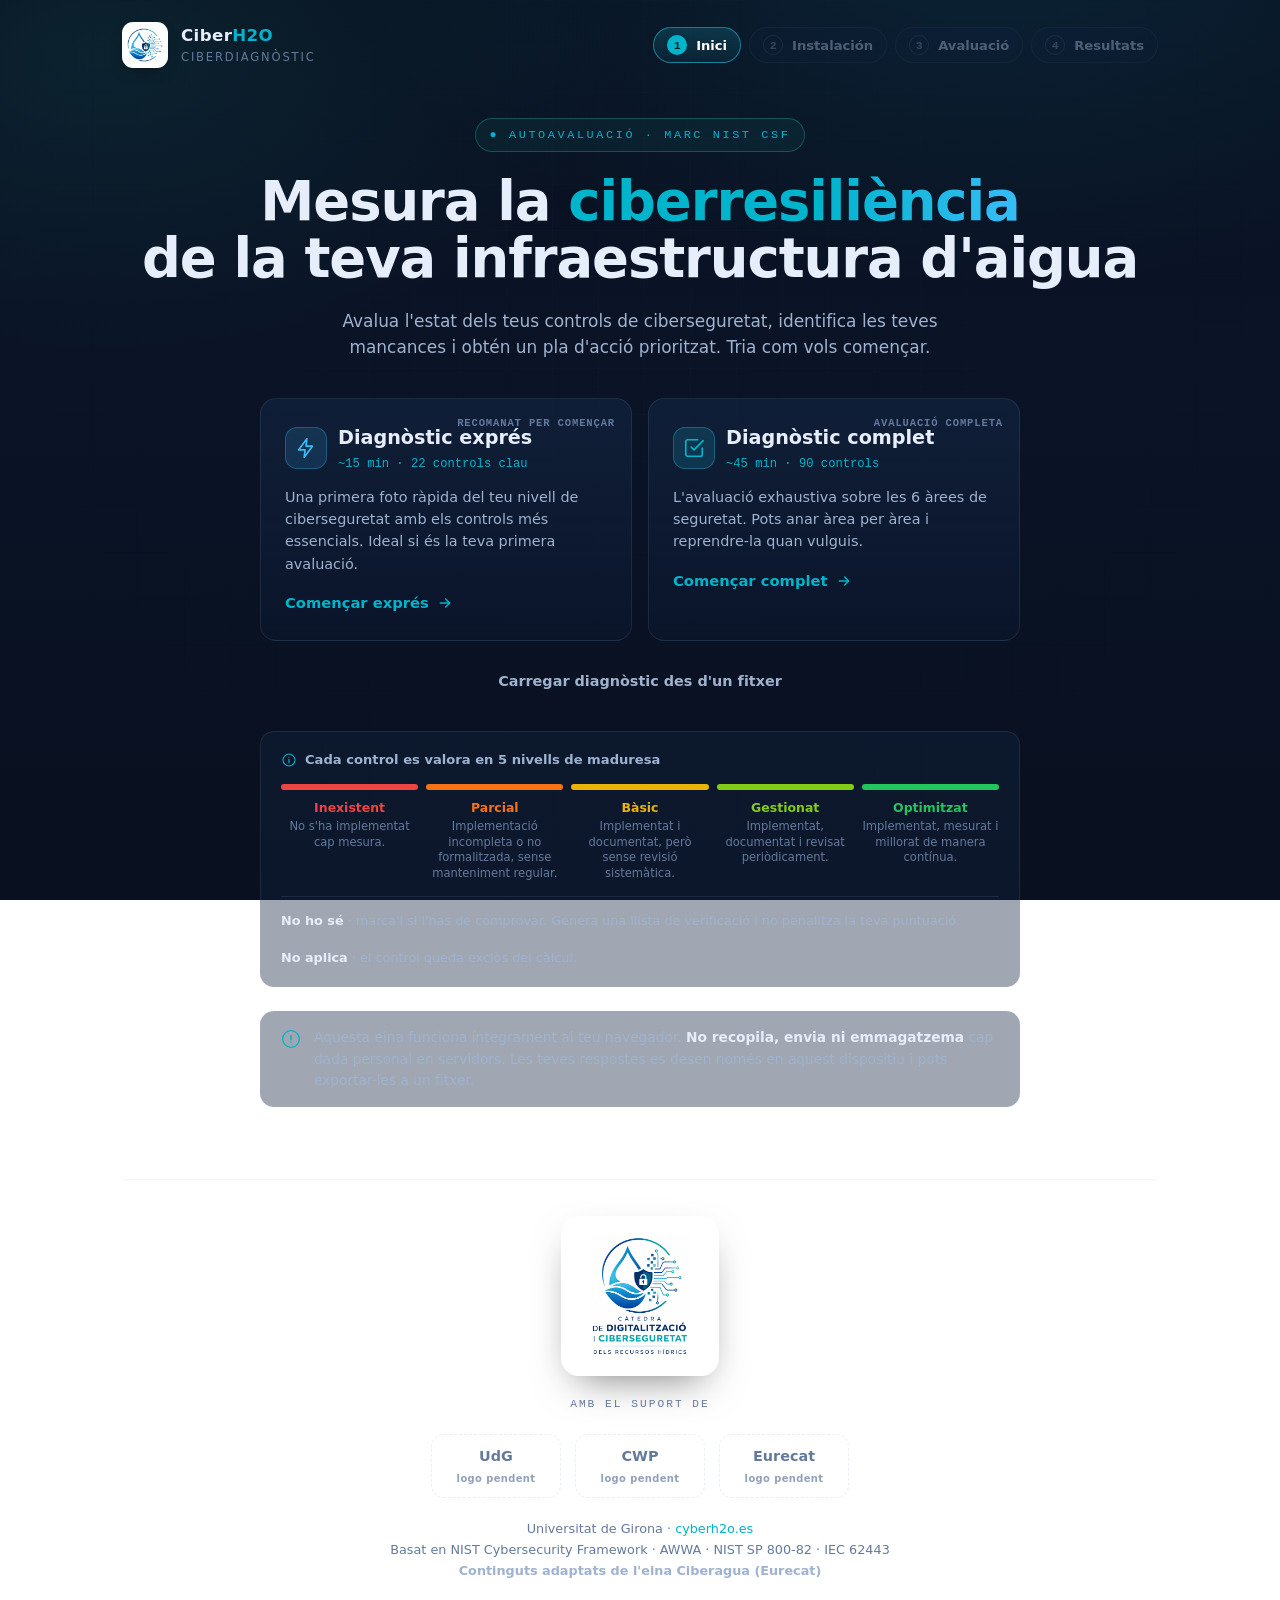
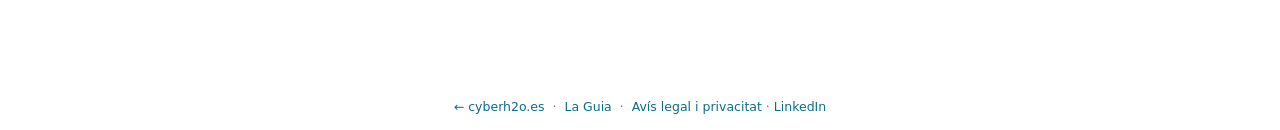
==== ciberdiagnostic.html @ d1c6957b "Add files via upload" ====
<!DOCTYPE html>
<html lang="ca">
<head>
<meta charset="UTF-8">
<meta name="viewport" content="width=device-width, initial-scale=1.0">
<title>Ciberdiagnòstic · Infraestructures d'Aigua</title>
<meta name="description" content="Eina d'autoavaluació de ciberseguretat per a operadors d'infraestructures d'aigua. Càtedra de Digitalització i Ciberseguretat Hídrica (UdG).">
<link rel="canonical" href="https://cyberh2o.es/ciberdiagnostic.html">
<link rel="icon" type="image/png" href="favicon.png">
<link rel="preconnect" href="https://fonts.googleapis.com">
<link rel="preconnect" href="https://fonts.gstatic.com" crossorigin>
<link href="https://fonts.googleapis.com/css2?family=Montserrat:wght@400;600;700;800&family=IBM+Plex+Mono:wght@400;500&display=swap" rel="stylesheet">
<style>
  :root{
    --ink:#091222; --ink2:#0c1830; --panel:#11233f; --panel2:#16294a;
    --line:rgba(150,180,220,.12); --line2:rgba(150,180,220,.22);
    --txt:#e7eefb; --mut:#9fb2cf; --dim:#647a9c;
    --cyan:#00B4CB; --teal:#00B4CB; --sky:#38bdf8;
    --m0:#ef4444; --m1:#f97316; --m2:#eab308; --m3:#84cc16; --m4:#22c55e;
    --critA:#fb7185; --critM:#fbbf24; --info:#38bdf8;
    --r:16px;
    --mono:ui-monospace,"SF Mono","Cascadia Mono","Roboto Mono",Menlo,Consolas,monospace;
    --sans:"Segoe UI",system-ui,-apple-system,"Helvetica Neue",Arial,sans-serif;
  }
  *{box-sizing:border-box}
  html,body{margin:0;padding:0}
  body{
    font-family:var(--sans); color:var(--txt); line-height:1.55;
    background:
      radial-gradient(1100px 600px at 78% -8%, rgba(34,211,238,.10), transparent 60%),
      radial-gradient(900px 520px at 8% 6%, rgba(45,212,191,.09), transparent 58%),
      linear-gradient(180deg,#081020,#0a1426 40%,#091020);
    background-attachment:fixed; min-height:100vh; -webkit-font-smoothing:antialiased;
  }
  body::before{
    content:""; position:fixed; inset:0; z-index:0; pointer-events:none; opacity:.5;
    background-image:
      linear-gradient(rgba(120,160,210,.045) 1px,transparent 1px),
      linear-gradient(90deg,rgba(120,160,210,.045) 1px,transparent 1px);
    background-size:46px 46px; mask-image:radial-gradient(circle at 50% 30%,#000,transparent 78%);
  }
  .wrap{position:relative; z-index:1; max-width:1080px; margin:0 auto; padding:0 22px 96px}
  a{color:var(--cyan); text-decoration:none}
  button{font-family:inherit}
  :focus-visible{outline:2px solid var(--cyan); outline-offset:2px; border-radius:6px}

  /* ---- top bar ---- */
  .topbar{display:flex; align-items:center; justify-content:space-between; padding:22px 0 8px; gap:14px; flex-wrap:wrap}
  .brand{display:flex; align-items:center; gap:13px}
  .brand .logochip{width:46px; height:46px; border-radius:11px; background:#fff; display:grid; place-items:center; padding:5px; flex:0 0 auto; box-shadow:0 6px 16px -8px rgba(0,0,0,.6)}
  .brand .logochip img{max-width:100%; max-height:100%; display:block}
  .brand .bt{font-weight:800; letter-spacing:.4px; font-size:1.04rem}
  .brand .bt span{color:var(--cyan)}
  .brand .bs{font-size:.72rem; letter-spacing:.16em; text-transform:uppercase; color:var(--dim)}

  .stepper{display:flex; gap:8px; align-items:center; flex-wrap:wrap}
  .step{display:flex; align-items:center; gap:9px; padding:7px 13px; border-radius:999px;
    border:1px solid var(--line); color:var(--mut); font-size:.82rem; font-weight:600;
    background:rgba(18,35,63,.5); cursor:pointer; transition:.18s}
  .step:hover:not(:disabled){border-color:var(--line2); color:var(--txt)}
  .step:disabled{opacity:.45; cursor:not-allowed}
  .step .n{font-family:var(--mono); font-size:.72rem; width:20px; height:20px; display:grid;
    place-items:center; border-radius:50%; border:1px solid var(--line2); color:var(--dim)}
  .step.on{border-color:rgba(34,211,238,.5); color:#fff; background:linear-gradient(180deg,rgba(34,211,238,.16),rgba(34,211,238,.05))}
  .step.on .n{background:linear-gradient(135deg,var(--cyan),var(--teal)); color:#06202a; border-color:transparent; font-weight:800}
  .step.done .n{border-color:var(--teal); color:var(--teal)}

  .view{display:none; animation:fade .45s ease both}
  .view.show{display:block}
  @keyframes fade{from{opacity:0; transform:translateY(10px)}to{opacity:1; transform:none}}

  /* ---- hero / intro ---- */
  .hero{padding:42px 0 8px; text-align:center}
  .eyebrow{font-family:var(--mono); font-size:.74rem; letter-spacing:.22em; text-transform:uppercase;
    color:var(--teal); display:inline-flex; align-items:center; gap:9px; padding:7px 14px; border-radius:999px;
    border:1px solid rgba(45,212,191,.28); background:rgba(45,212,191,.06)}
  .hero h1{font-size:clamp(2.1rem,5.4vw,3.4rem); line-height:1.04; margin:22px 0 0; letter-spacing:-.02em; font-weight:800}
  .hero h1 .g{background:linear-gradient(100deg,var(--cyan),var(--teal) 55%,var(--sky)); -webkit-background-clip:text; background-clip:text; color:transparent}
  .hero p.lead{max-width:640px; margin:20px auto 0; color:var(--mut); font-size:1.06rem}

  .modes{display:grid; grid-template-columns:1fr 1fr; gap:16px; max-width:760px; margin:38px auto 0; text-align:left}
  .mode{background:linear-gradient(180deg,rgba(18,35,63,.72),rgba(12,24,48,.55)); border:1px solid var(--line);
    border-radius:var(--r); padding:24px; cursor:pointer; transition:.2s; position:relative; overflow:hidden}
  .mode:hover{transform:translateY(-3px); border-color:rgba(34,211,238,.4); box-shadow:0 22px 50px -20px rgba(34,211,238,.4)}
  .mode .mtop{display:flex; align-items:center; gap:11px; margin-bottom:12px}
  .mode .micon{width:42px; height:42px; border-radius:12px; display:grid; place-items:center; flex:0 0 auto}
  .mode h3{margin:0; font-size:1.2rem; font-weight:800}
  .mode .mtime{font-family:var(--mono); font-size:.76rem; color:var(--teal); margin-top:2px}
  .mode p{color:var(--mut); font-size:.9rem; margin:0 0 16px}
  .mode .mgo{display:inline-flex; align-items:center; gap:8px; font-weight:700; font-size:.92rem; color:var(--cyan)}
  .mode.express .micon{background:rgba(56,189,248,.14); color:var(--sky); border:1px solid rgba(56,189,248,.3)}
  .mode.full .micon{background:rgba(34,211,238,.14); color:var(--cyan); border:1px solid rgba(34,211,238,.3)}
  .mode .mbadge{position:absolute; top:16px; right:16px; font-size:.66rem; font-weight:700; letter-spacing:.08em;
    text-transform:uppercase; color:var(--dim); font-family:var(--mono)}

  .introsub{margin:24px auto 0; display:flex; gap:14px; justify-content:center; align-items:center; flex-wrap:wrap}
  .linkbtn{background:none; border:none; color:var(--mut); font-size:.9rem; cursor:pointer; font-weight:600; padding:8px 4px}
  .linkbtn:hover{color:var(--cyan)}
  .dotsep{color:var(--dim)}

  .resume{max-width:760px; margin:22px auto 0; background:linear-gradient(180deg,rgba(34,211,238,.1),rgba(34,211,238,.03));
    border:1px solid rgba(34,211,238,.3); border-radius:14px; padding:16px 20px; display:flex; align-items:center;
    gap:14px; text-align:left; flex-wrap:wrap}
  .resume .ri{flex:0 0 auto; color:var(--cyan)}
  .resume .rtxt{flex:1; min-width:180px}
  .resume .rtxt b{color:#fff}
  .resume .rtxt span{color:var(--mut); font-size:.88rem; display:block}
  .resume .ract{display:flex; gap:8px}

  .legendbox{max-width:760px; margin:34px auto 0; background:rgba(18,35,63,.4); border:1px solid var(--line);
    border-radius:14px; padding:18px 20px; text-align:left}
  .legendbox .lh{font-size:.82rem; color:var(--mut); font-weight:700; margin-bottom:14px; display:flex; align-items:center; gap:8px}
  .lvscale{display:grid; grid-template-columns:repeat(5,1fr); gap:8px}
  .lvitem{text-align:center}
  .lvitem .bar{height:6px; border-radius:99px; margin-bottom:8px}
  .lvitem .ln{font-size:.78rem; font-weight:700; margin-bottom:2px}
  .lvitem .ld{font-size:.72rem; color:var(--dim); line-height:1.35}
  .lvextra{display:flex; gap:18px; margin-top:14px; padding-top:14px; border-top:1px solid var(--line); flex-wrap:wrap}
  .lvextra div{font-size:.8rem; color:var(--mut)}
  .lvextra b{color:var(--txt)}

  .note{max-width:760px; margin:24px auto 0; padding:15px 20px; border-radius:14px;
    border:1px solid var(--line); background:rgba(18,35,63,.4); color:var(--mut); font-size:.86rem;
    display:flex; gap:13px; align-items:flex-start; text-align:left}
  .note svg{flex:0 0 auto; margin-top:2px}

  /* ---- buttons ---- */
  .btn{display:inline-flex; align-items:center; gap:10px; padding:13px 24px; border-radius:12px; font-weight:700;
    font-size:.96rem; cursor:pointer; border:1px solid transparent; transition:.18s; background:none; color:var(--txt)}
  .btn.primary{background:linear-gradient(135deg,var(--cyan),var(--teal)); color:#052029;
    box-shadow:0 12px 34px -10px rgba(34,211,238,.6)}
  .btn.primary:hover{transform:translateY(-2px); box-shadow:0 18px 40px -10px rgba(34,211,238,.7)}
  .btn.ghost{border-color:var(--line2); color:var(--txt); background:rgba(18,35,63,.5)}
  .btn.ghost:hover{border-color:var(--cyan); color:#fff}
  .btn.sm{padding:9px 16px; font-size:.86rem}
  .btn:disabled{opacity:.4; cursor:not-allowed; transform:none!important; box-shadow:none}

  /* ---- section heading ---- */
  .shead{margin:32px 0 22px}
  .shead h2{font-size:1.7rem; margin:0; letter-spacing:-.01em; font-weight:800}
  .shead .sub{color:var(--mut); font-size:.95rem; margin-top:6px}
  .shead .kicker{font-family:var(--mono); font-size:.72rem; letter-spacing:.2em; text-transform:uppercase; color:var(--teal)}

  /* ---- cards / form ---- */
  .card{background:linear-gradient(180deg,rgba(18,35,63,.72),rgba(12,24,48,.55)); border:1px solid var(--line);
    border-radius:var(--r); padding:26px}
  .splitcols{display:grid; grid-template-columns:1.4fr 1fr; gap:18px; align-items:start}
  .grid2{display:grid; grid-template-columns:1fr 1fr; gap:18px}
  .field{display:flex; flex-direction:column; gap:7px; margin-bottom:4px}
  .field.full{grid-column:1/-1}
  .field label{font-size:.82rem; color:var(--mut); font-weight:600}
  .field input,.field select,.field textarea{
    background:rgba(8,16,32,.6); border:1px solid var(--line2); border-radius:11px; padding:12px 14px;
    color:var(--txt); font-size:.95rem; font-family:inherit; transition:.16s; width:100%}
  .field input:focus,.field select:focus,.field textarea:focus{outline:none; border-color:var(--cyan); box-shadow:0 0 0 3px rgba(34,211,238,.14)}
  .field textarea{resize:vertical; min-height:80px}

  .checklist h4{margin:0 0 4px; font-size:1rem}
  .checklist .cs{font-size:.84rem; color:var(--mut); margin-bottom:16px}
  .chkitem{display:flex; align-items:center; gap:11px; padding:9px 0; font-size:.9rem; color:var(--mut); cursor:pointer; border-bottom:1px solid var(--line)}
  .chkitem:last-child{border-bottom:none}
  .chkitem .box{width:19px; height:19px; border-radius:6px; border:1.5px solid var(--line2); flex:0 0 auto; display:grid; place-items:center; transition:.16s}
  .chkitem.on{color:var(--txt)}
  .chkitem.on .box{background:var(--teal); border-color:var(--teal)}
  .chkitem.on .box svg{opacity:1}
  .chkitem .box svg{opacity:0; transition:.16s}

  /* ---- avaluació ---- */
  .evalhead{position:sticky; top:0; z-index:30; margin:0 -22px 24px; padding:14px 22px 16px;
    background:linear-gradient(180deg,rgba(9,18,34,.97),rgba(9,18,34,.86)); backdrop-filter:blur(12px); border-bottom:1px solid var(--line)}
  .progtop{display:flex; align-items:center; justify-content:space-between; gap:14px; margin-bottom:10px; flex-wrap:wrap}
  .progtop .lt{display:flex; align-items:center; gap:10px; font-weight:700; font-size:.95rem}
  .progtop .ct{font-family:var(--mono); color:var(--cyan); font-size:.88rem}
  .progtop .ct b{color:#fff}
  .track{height:7px; border-radius:99px; background:rgba(8,16,32,.7); overflow:hidden; border:1px solid var(--line)}
  .track .fill{height:100%; width:0; border-radius:99px; background:linear-gradient(90deg,var(--cyan),var(--teal)); transition:width .4s ease}

  .areastrip{display:flex; gap:6px; margin-top:13px; flex-wrap:wrap}
  .astep{display:inline-flex; align-items:center; gap:7px; padding:6px 11px; border-radius:999px; cursor:pointer;
    border:1px solid var(--line); background:rgba(18,35,63,.5); font-size:.77rem; color:var(--mut); font-weight:600; transition:.16s}
  .astep:hover{border-color:var(--line2); color:var(--txt)}
  .astep.active{border-color:rgba(34,211,238,.5); color:#fff; background:rgba(34,211,238,.1)}
  .astep i{width:8px; height:8px; border-radius:50%; flex:0 0 auto}
  .astep .ac{font-family:var(--mono); font-size:.7rem; color:var(--dim)}
  .astep.complete{border-color:rgba(45,212,191,.4)}
  .astep.complete .ac{color:var(--teal)}
  .astep.active .ac{color:var(--cyan)}

  .minilegend{display:flex; align-items:center; gap:6px; margin-top:13px; flex-wrap:wrap; font-size:.72rem; color:var(--dim)}
  .minilegend .mlt{display:inline-flex; align-items:center; gap:5px; padding:3px 9px; border-radius:99px; background:rgba(8,16,32,.5); border:1px solid var(--line)}
  .minilegend .mlt i{width:7px; height:7px; border-radius:50%}

  .areahead{display:flex; align-items:center; gap:14px; margin:8px 0 18px}
  .areahead .ai{width:50px; height:50px; border-radius:14px; display:grid; place-items:center; flex:0 0 auto}
  .areahead h3{margin:0; font-size:1.45rem; font-weight:800; letter-spacing:-.01em}
  .areahead .am{font-size:.84rem; color:var(--mut); margin-top:3px}

  .subhead{font-family:var(--mono); font-size:.72rem; letter-spacing:.14em; text-transform:uppercase; color:var(--dim);
    margin:24px 0 12px; display:flex; align-items:center; gap:10px}
  .subhead::after{content:""; flex:1; height:1px; background:var(--line)}

  .ctrl{background:linear-gradient(180deg,rgba(18,35,63,.55),rgba(12,24,48,.4)); border:1px solid var(--line);
    border-radius:14px; padding:18px 20px; margin-bottom:12px; transition:.18s}
  .ctrl.answered{border-color:rgba(45,212,191,.28)}
  .ctrl.unknown{border-color:rgba(56,189,248,.3)}
  .ctrl:hover{border-color:var(--line2)}
  .ctrl .ch{display:flex; align-items:flex-start; gap:13px; margin-bottom:14px}
  .ctrl .cid{font-family:var(--mono); font-size:.74rem; font-weight:700; padding:4px 9px; border-radius:7px;
    background:rgba(8,16,32,.7); border:1px solid var(--line2); color:var(--cyan); flex:0 0 auto}
  .ctrl .cmeta{flex:1; min-width:0}
  .ctrl .ctitle{font-weight:700; font-size:1.02rem; margin-bottom:4px}
  .ctrl .cdesc{font-size:.88rem; color:var(--mut)}
  .ctrl .crit{flex:0 0 auto; display:inline-flex; align-items:center; gap:6px; font-size:.72rem; font-weight:700; padding:4px 10px; border-radius:999px; white-space:nowrap}
  .crit.A{color:var(--critA); background:rgba(251,113,133,.1); border:1px solid rgba(251,113,133,.25)}
  .crit.M{color:var(--critM); background:rgba(251,191,36,.1); border:1px solid rgba(251,191,36,.25)}
  .nisttags{display:flex; gap:5px; flex-wrap:wrap; margin-top:9px}
  .ntag{font-family:var(--mono); font-size:.66rem; color:var(--dim); padding:2px 7px; border-radius:5px; background:rgba(8,16,32,.5); border:1px solid var(--line)}

  .scale{display:flex; gap:6px; margin-top:4px}
  .seg{flex:1; cursor:pointer; border:1px solid var(--line2); background:rgba(8,16,32,.5); border-radius:9px;
    padding:9px 5px 8px; text-align:center; transition:.16s; min-width:0}
  .seg:hover{transform:translateY(-1px); background:rgba(8,16,32,.8)}
  .seg .dot{width:10px; height:10px; border-radius:50%; margin:0 auto 6px; background:var(--dim); transition:.16s; opacity:.55}
  .seg .sl{font-size:.73rem; font-weight:700; color:var(--mut); line-height:1.15}
  .seg .sn{font-family:var(--mono); font-size:.62rem; color:var(--dim); margin-top:2px}
  .seg.sel .sl{color:#fff}
  .seg[data-lv="0"].sel{border-color:var(--m0); box-shadow:0 0 0 1px var(--m0),0 8px 22px -8px var(--m0)}
  .seg[data-lv="1"].sel{border-color:var(--m1); box-shadow:0 0 0 1px var(--m1),0 8px 22px -8px var(--m1)}
  .seg[data-lv="2"].sel{border-color:var(--m2); box-shadow:0 0 0 1px var(--m2),0 8px 22px -8px var(--m2)}
  .seg[data-lv="3"].sel{border-color:var(--m3); box-shadow:0 0 0 1px var(--m3),0 8px 22px -8px var(--m3)}
  .seg[data-lv="4"].sel{border-color:var(--m4); box-shadow:0 0 0 1px var(--m4),0 8px 22px -8px var(--m4)}
  .seg[data-lv="0"].sel .dot{background:var(--m0); opacity:1}
  .seg[data-lv="1"].sel .dot{background:var(--m1); opacity:1}
  .seg[data-lv="2"].sel .dot{background:var(--m2); opacity:1}
  .seg[data-lv="3"].sel .dot{background:var(--m3); opacity:1}
  .seg[data-lv="4"].sel .dot{background:var(--m4); opacity:1}

  .scalefoot{display:flex; align-items:center; gap:12px; margin-top:12px; flex-wrap:wrap}
  .lvdesc{font-size:.8rem; color:var(--mut); flex:1; min-width:160px; transition:.16s}
  .lvdesc b{color:var(--txt)}
  .altbtns{display:flex; gap:8px; flex:0 0 auto}
  .altbtn{font-size:.74rem; font-weight:700; color:var(--dim); padding:6px 12px; border-radius:8px;
    border:1px solid var(--line2); background:rgba(8,16,32,.5); cursor:pointer; transition:.16s; white-space:nowrap}
  .altbtn:hover{color:var(--mut)}
  .altbtn.unk.sel{color:#06202a; background:var(--info); border-color:var(--info)}
  .altbtn.na.sel{color:#0a1424; background:var(--mut); border-color:var(--mut)}

  .noterow{margin-top:11px}
  .notetoggle{font-size:.78rem; color:var(--dim); background:none; border:none; cursor:pointer; padding:4px 0; display:inline-flex; align-items:center; gap:6px; font-weight:600}
  .notetoggle:hover{color:var(--cyan)}
  .noteinput{display:none; margin-top:8px}
  .noteinput.show{display:block}
  .noteinput textarea{width:100%; background:rgba(8,16,32,.6); border:1px solid var(--line2); border-radius:10px;
    padding:10px 12px; color:var(--txt); font-size:.86rem; font-family:inherit; resize:vertical; min-height:54px}
  .noteinput textarea:focus{outline:none; border-color:var(--cyan)}
  .notetoggle.has{color:var(--teal)}

  .navrow{display:flex; justify-content:space-between; gap:12px; margin-top:30px; flex-wrap:wrap}

  /* ---- resultados ---- */
  .resgrid{display:grid; grid-template-columns:340px 1fr; gap:20px; margin-bottom:20px}
  .gaugecard{background:linear-gradient(180deg,rgba(18,35,63,.72),rgba(12,24,48,.55)); border:1px solid var(--line);
    border-radius:var(--r); padding:26px; text-align:center; display:flex; flex-direction:column; align-items:center; justify-content:center}
  .gaugecard .risk{margin-top:6px; font-size:1.3rem; font-weight:800}
  .gaugecard .rlab{font-size:.78rem; color:var(--mut); letter-spacing:.04em; text-transform:uppercase; font-family:var(--mono)}
  .gaugecard .evalcount{margin-top:18px; font-size:.82rem; color:var(--dim); padding-top:16px; border-top:1px solid var(--line); width:100%}
  .gaugecard .evalcount b{color:var(--teal); font-family:var(--mono)}
  .radarcard{background:linear-gradient(180deg,rgba(18,35,63,.72),rgba(12,24,48,.55)); border:1px solid var(--line);
    border-radius:var(--r); padding:24px; display:flex; flex-direction:column}
  .radarcard h3{margin:0 0 4px; font-size:1.05rem}
  .radarcard .rs{font-size:.8rem; color:var(--dim); margin-bottom:8px}
  .radarwrap{flex:1; display:grid; place-items:center; min-height:300px}

  .areabars{display:grid; gap:7px; margin-top:4px}
  .abar{display:grid; grid-template-columns:200px 1fr 50px; align-items:center; gap:14px}
  .abar .an{display:flex; align-items:center; gap:9px; font-size:.88rem; font-weight:600}
  .abar .an i{width:10px; height:10px; border-radius:50%; flex:0 0 auto}
  .abar .at{height:10px; border-radius:99px; background:rgba(8,16,32,.7); overflow:hidden; border:1px solid var(--line)}
  .abar .at .af{height:100%; border-radius:99px; transition:width .8s cubic-bezier(.2,.7,.3,1)}
  .abar .av{font-family:var(--mono); font-size:.9rem; text-align:right; font-weight:700}
  .abargap{font-size:.73rem; color:var(--dim); margin:0 0 6px 214px}

  .startgrid{display:grid; gap:11px}
  .startcard{display:grid; grid-template-columns:34px 1fr auto; gap:14px; align-items:center; padding:16px 18px;
    border-radius:13px; border:1px solid rgba(251,113,133,.25); background:linear-gradient(180deg,rgba(251,113,133,.08),rgba(251,113,133,.02))}
  .startcard .rank{width:34px; height:34px; border-radius:50%; display:grid; place-items:center; font-weight:800;
    font-family:var(--mono); background:rgba(251,113,133,.15); color:var(--critA); border:1px solid rgba(251,113,133,.3)}
  .startcard .st{font-weight:700; margin-bottom:2px}
  .startcard .sr{font-size:.85rem; color:var(--mut)}
  .startcard .sm{display:flex; gap:8px; align-items:center; margin-top:7px; flex-wrap:wrap}

  .planhead{display:flex; align-items:center; justify-content:space-between; gap:14px; flex-wrap:wrap; margin-bottom:14px}
  .filters{display:flex; gap:8px; flex-wrap:wrap}
  .fbtn{font-size:.8rem; font-weight:700; padding:7px 14px; border-radius:999px; cursor:pointer;
    border:1px solid var(--line); background:rgba(18,35,63,.5); color:var(--mut); transition:.16s}
  .fbtn:hover{border-color:var(--line2); color:var(--txt)}
  .fbtn.on{border-color:rgba(34,211,238,.5); color:#fff; background:rgba(34,211,238,.1)}
  .action{display:grid; grid-template-columns:auto 1fr auto; gap:14px; align-items:start; padding:15px 18px;
    border:1px solid var(--line); border-radius:13px; margin-bottom:10px; background:rgba(18,35,63,.4); transition:.16s}
  .action:hover{border-color:var(--line2)}
  .action .aid{font-family:var(--mono); font-size:.74rem; font-weight:700; padding:4px 9px; border-radius:7px; background:rgba(8,16,32,.7); border:1px solid var(--line2); color:var(--cyan)}
  .action .att{font-weight:700; margin-bottom:3px}
  .action .arec{font-size:.86rem; color:var(--mut)}
  .action .ameta{display:flex; gap:8px; align-items:center; margin-top:8px; flex-wrap:wrap}
  .lvtag{font-size:.7rem; font-family:var(--mono); padding:3px 9px; border-radius:6px; font-weight:700; display:inline-flex; align-items:center; gap:6px}
  .lvtag .ld{width:8px;height:8px;border-radius:50%}
  .efftag{font-size:.68rem; font-weight:700; padding:3px 9px; border-radius:6px; text-transform:uppercase; letter-spacing:.03em}
  .efftag.e1{color:#22c55e; background:rgba(34,197,94,.1); border:1px solid rgba(34,197,94,.25)}
  .efftag.e2{color:#eab308; background:rgba(234,179,8,.1); border:1px solid rgba(234,179,8,.25)}
  .efftag.e3{color:#9fb2cf; background:rgba(159,178,207,.08); border:1px solid var(--line2)}
  .arrow{color:var(--dim); font-size:.78rem}
  .pri{flex:0 0 auto; font-size:.7rem; font-weight:800; padding:5px 11px; border-radius:999px; white-space:nowrap; text-transform:uppercase; letter-spacing:.04em}
  .pri.A{color:var(--critA); background:rgba(251,113,133,.12); border:1px solid rgba(251,113,133,.3)}
  .pri.M{color:var(--critM); background:rgba(251,191,36,.12); border:1px solid rgba(251,191,36,.3)}
  .empty{text-align:center; padding:36px 20px; color:var(--mut)}
  .empty svg{margin-bottom:12px}

  .verifycard{border:1px solid rgba(56,189,248,.25); background:linear-gradient(180deg,rgba(56,189,248,.07),rgba(56,189,248,.02))}
  .vitem{display:flex; gap:12px; align-items:center; padding:11px 0; border-bottom:1px solid var(--line); font-size:.9rem}
  .vitem:last-child{border-bottom:none}
  .vitem .vid{font-family:var(--mono); font-size:.72rem; font-weight:700; padding:3px 8px; border-radius:6px; background:rgba(8,16,32,.6); border:1px solid var(--line2); color:var(--sky); flex:0 0 auto}

  .resfoot{display:flex; gap:12px; justify-content:center; margin-top:34px; flex-wrap:wrap}
  .footer{text-align:center; color:var(--dim); font-size:.8rem; margin-top:60px; padding-top:24px; border-top:1px solid var(--line)}
  .footer span{color:var(--cyan)}

  .exnote{display:flex; gap:14px; align-items:flex-start; padding:16px 20px; margin-bottom:20px; border-radius:14px;
    border:1px solid rgba(245,158,11,.28); background:linear-gradient(180deg,rgba(245,158,11,.09),rgba(245,158,11,.02))}
  .exnote svg{flex:0 0 auto; margin-top:1px}
  .exnote .ex-t{flex:1; min-width:0}
  .exnote b{color:var(--txt)}
  .exnote .ex-s{color:var(--mut); font-size:.88rem; margin-top:3px}
  .exnote .btn{margin-top:12px}

  .tipohint{font-size:.8rem; color:var(--teal); margin-top:8px; min-height:1px}
  .tipohint b{color:var(--txt)}
  .field label .opt{color:var(--dim); font-weight:400; font-size:.9em}
  .moretoggle{margin-top:20px; background:none; border:none; color:var(--mut); font-size:.86rem; font-weight:600; cursor:pointer; padding:6px 0; display:inline-flex; align-items:center; gap:6px}
  .moretoggle:hover{color:var(--cyan)}
  .morefields{display:none; margin-top:14px; padding-top:16px; border-top:1px solid var(--line); gap:14px}
  .morefields.show{display:grid}
  .typena{margin:0 0 13px; padding:9px 13px; border-radius:9px; font-size:.8rem; color:#f59e0b; background:rgba(245,158,11,.08); border:1px solid rgba(245,158,11,.22)}
  .typena b{color:var(--txt)}
  .typebanner{margin-top:11px; font-size:.8rem; color:var(--teal); background:rgba(45,212,191,.07); border:1px solid rgba(45,212,191,.2); border-radius:9px; padding:8px 12px}
  .typebanner b{color:var(--txt)}

  .brandfoot{display:flex; flex-direction:column; align-items:center; gap:20px; margin-top:64px; padding-top:36px; border-top:1px solid var(--line)}
  .logocard{background:#fff; border-radius:18px; padding:20px 30px; box-shadow:0 16px 40px -16px rgba(0,0,0,.55)}
  .logocard img{height:120px; display:block}
  .partnerlabel{font-size:.7rem; letter-spacing:.18em; text-transform:uppercase; color:var(--dim); font-family:var(--mono)}
  .partners{display:flex; gap:14px; flex-wrap:wrap; justify-content:center; align-items:stretch}
  .pchip{background:#fff; border-radius:13px; height:64px; min-width:130px; display:flex; align-items:center; justify-content:center; padding:12px 22px; box-shadow:0 10px 26px -14px rgba(0,0,0,.5)}
  .pchip img{max-height:40px; max-width:160px; display:block}
  .pchip.ph{background:rgba(255,255,255,.03); border:1.5px dashed var(--line2); box-shadow:none; color:var(--dim); font-weight:700; font-size:.9rem; flex-direction:column; gap:3px}
  .pchip.ph small{font-size:.62rem; font-weight:600; color:var(--dim); opacity:.7; letter-spacing:.04em}
  .foottxt{text-align:center; color:var(--dim); font-size:.8rem; line-height:1.65}
  .foottxt b{color:var(--mut); font-weight:600}
  .foottxt span{color:var(--cyan)}

  @media (max-width:880px){
    .modes{grid-template-columns:1fr}
    .splitcols{grid-template-columns:1fr}
    .grid2{grid-template-columns:1fr}
    .resgrid{grid-template-columns:1fr}
    .lvscale{grid-template-columns:repeat(2,1fr)}
    .abar{grid-template-columns:130px 1fr 46px; gap:10px}
    .abargap{margin-left:144px}
    .stepper .step .lbl{display:none}
  }
  @media (max-width:560px){
    .seg{padding:8px 3px 7px}
    .seg .sl{font-size:.6rem}
    .seg .sn{display:none}
    .ctrl{padding:16px 15px}
    .ctrl .ch{flex-wrap:wrap; gap:10px}
    .ctrl .cid{order:1}
    .ctrl .crit{order:1; margin-left:auto}
    .ctrl .cmeta{order:2; flex:1 1 100%; min-width:100%}
  }
  @media (prefers-reduced-motion:reduce){*{animation:none!important; transition:none!important}}

  /* ---- print ---- */
  @media print{
    body{background:#fff; color:#111}
    body::before,.topbar,.evalhead,.modes,.note,.navrow,.resfoot,.filters,.altbtns,.noterow{display:none!important}
    .wrap{max-width:100%; padding:0}
    .view{display:none!important}
    #print-report{display:block!important}
  }
  #print-report{display:none}
</style>
</head>
<body>
<div class="wrap">

  <!-- ===== TOP BAR ===== -->
  <div class="topbar">
    <div class="brand">
      <div class="logochip"><img id="topLogo" alt="CiberH2O"></div>
      <div><div class="bt">Ciber<span>H2O</span></div><div class="bs">Ciberdiagnòstic</div></div>
    </div>
    <div class="stepper" id="stepper">
      <button class="step on" data-go="intro"><span class="n">1</span><span class="lbl">Inici</span></button>
      <button class="step" data-go="ambito" disabled><span class="n">2</span><span class="lbl">Instalación</span></button>
      <button class="step" data-go="eval" disabled><span class="n">3</span><span class="lbl">Avaluació</span></button>
      <button class="step" data-go="results" disabled><span class="n">4</span><span class="lbl">Resultats</span></button>
    </div>
  </div>

  <!-- ===== INTRO ===== -->
  <section class="view show" id="view-intro">
    <div class="hero">
      <div class="eyebrow">● Autoavaluació · Marc NIST CSF</div>
      <h1>Mesura la <span class="g">ciberresiliència</span><br>de la teva infraestructura d'aigua</h1>
      <p class="lead">Avalua l'estat dels teus controls de ciberseguretat, identifica les teves mancances i obtén un pla d'acció prioritzat. Tria com vols començar.</p>

      <div id="resumeBanner"></div>

      <div class="modes">
        <div class="mode express" onclick="startMode('express')" tabindex="0" onkeydown="if(event.key==='Enter')startMode('express')">
          <span class="mbadge">Recomanat per començar</span>
          <div class="mtop">
            <div class="micon"><svg width="22" height="22" viewBox="0 0 24 24" fill="none"><path d="M13 2L4 14h7l-1 8 9-12h-7z" stroke="currentColor" stroke-width="1.8" stroke-linejoin="round"/></svg></div>
            <div><h3>Diagnòstic exprés</h3><div class="mtime">~15 min · 22 controls clau</div></div>
          </div>
          <p>Una primera foto ràpida del teu nivell de ciberseguretat amb els controls més essencials. Ideal si és la teva primera avaluació.</p>
          <span class="mgo">Començar exprés <svg width="16" height="16" viewBox="0 0 24 24" fill="none"><path d="M5 12h14M13 6l6 6-6 6" stroke="currentColor" stroke-width="2.2" stroke-linecap="round" stroke-linejoin="round"/></svg></span>
        </div>
        <div class="mode full" onclick="startMode('full')" tabindex="0" onkeydown="if(event.key==='Enter')startMode('full')">
          <span class="mbadge">Avaluació completa</span>
          <div class="mtop">
            <div class="micon"><svg width="22" height="22" viewBox="0 0 24 24" fill="none"><path d="M9 11l3 3L22 4M21 12v7a2 2 0 0 1-2 2H5a2 2 0 0 1-2-2V5a2 2 0 0 1 2-2h11" stroke="currentColor" stroke-width="1.8" stroke-linecap="round" stroke-linejoin="round"/></svg></div>
            <div><h3>Diagnòstic complet</h3><div class="mtime">~45 min · 90 controls</div></div>
          </div>
          <p>L'avaluació exhaustiva sobre les 6 àrees de seguretat. Pots anar àrea per àrea i reprendre-la quan vulguis.</p>
          <span class="mgo">Començar complet <svg width="16" height="16" viewBox="0 0 24 24" fill="none"><path d="M5 12h14M13 6l6 6-6 6" stroke="currentColor" stroke-width="2.2" stroke-linecap="round" stroke-linejoin="round"/></svg></span>
        </div>
      </div>

      <div class="introsub">
        <button class="linkbtn" onclick="importData()">Carregar diagnòstic des d'un fitxer</button>
      </div>

      <div class="legendbox">
        <div class="lh"><svg width="16" height="16" viewBox="0 0 24 24" fill="none"><circle cx="12" cy="12" r="9" stroke="#00B4CB" stroke-width="1.6"/><path d="M12 11v5m0-8h.01" stroke="#00B4CB" stroke-width="1.8" stroke-linecap="round"/></svg>Cada control es valora en 5 nivells de maduresa</div>
        <div class="lvscale" id="legendScale"></div>
        <div class="lvextra">
          <div><b>No ho sé</b> · marca'l si l'has de comprovar. Genera una llista de verificació i no penalitza la teva puntuació.</div>
          <div><b>No aplica</b> · el control queda exclòs del càlcul.</div>
        </div>
      </div>

      <div class="note">
        <svg width="20" height="20" viewBox="0 0 24 24" fill="none"><path d="M12 22c5.5 0 10-4.5 10-10S17.5 2 12 2 2 6.5 2 12s4.5 10 10 10Z" stroke="#00B4CB" stroke-width="1.6"/><path d="M12 8v5m0 3h.01" stroke="#00B4CB" stroke-width="1.8" stroke-linecap="round"/></svg>
        <div>Aquesta eina funciona íntegrament al teu navegador. <b style="color:var(--txt)">No recopila, envia ni emmagatzema</b> cap dada personal en servidors. Les teves respostes es desen només en aquest dispositiu i pots exportar-les a un fitxer.</div>
      </div>
    </div>
  </section>

  <!-- ===== ÁMBITO ===== -->
  <section class="view" id="view-ambito">
    <div class="shead">
      <div class="kicker">Abans de començar</div>
      <h2>Quina instal·lació vols avaluar?</h2>
      <div class="sub">Tria el tipus i adaptarem el diagnòstic al teu cas. La resta és opcional.</div>
    </div>
    <div class="splitcols">
      <div class="card">
        <div class="field full">
          <label>Tipus d'instal·lació</label>
          <select id="f_tipo" onchange="onTipoChange()"></select>
          <div id="tipoHint" class="tipohint"></div>
        </div>
        <div class="field full" style="margin-top:18px">
          <label>Nom de la instal·lació <span class="opt">· opcional, per al teu informe</span></label>
          <input id="f_nombre" placeholder="Ex. EDAR Empuriabrava">
        </div>
        <button class="moretoggle" id="moreToggle" onclick="toggleMore()">+ Dades per a l'informe (opcional)</button>
        <div id="moreFields" class="morefields">
          <div class="field full"><label>Responsable del diagnòstic</label><input id="f_resp" placeholder="Nom i rol"></div>
          <div class="field full"><label>Normativa aplicable</label><input id="f_norma" placeholder="Ex. NIS2, ISO 27001, ENS"></div>
        </div>
      </div>
      <div class="card checklist">
        <h4>Tingues a mà</h4>
        <div class="cs">Tenir aquesta documentació a prop farà l'avaluació més ràpida i precisa.</div>
        <div id="docList"></div>
      </div>
    </div>
    <div class="navrow">
      <button class="btn ghost" onclick="go('intro')">← Tornar</button>
      <button class="btn primary" onclick="go('eval')">Començar l'avaluació →</button>
    </div>
  </section>

  <!-- ===== EVALUACIÓN ===== -->
  <section class="view" id="view-eval">
    <div class="evalhead">
      <div class="progtop">
        <div class="lt"><svg width="19" height="19" viewBox="0 0 24 24" fill="none"><path d="M4 12l5 5L20 6" stroke="#00B4CB" stroke-width="2.2" stroke-linecap="round" stroke-linejoin="round"/></svg><span id="evalTitle">Avaluació</span></div>
        <div class="ct"><b id="pCount">0</b> <span id="pTotal">/ 0</span> avaluats</div>
      </div>
      <div class="track"><div class="fill" id="pFill"></div></div>
      <div class="areastrip" id="areaStrip"></div>
      <div class="minilegend" id="miniLegend"></div>
      <div class="typebanner" id="typeBanner" style="display:none"></div>
    </div>
    <div id="evalBody"></div>
    <div class="navrow">
      <button class="btn ghost" id="prevBtn" onclick="prevPage()">← Anterior</button>
      <button class="btn primary" id="nextBtn" onclick="nextPage()">Següent →</button>
    </div>
  </section>

  <!-- ===== RESULTADOS ===== -->
  <section class="view" id="view-results">
    <div class="shead">
      <div class="kicker">Pas 2 · Resultats</div>
      <h2>La teva postura de ciberseguretat</h2>
      <div class="sub" id="resSub">Diagnòstic generat a partir dels controls avaluats.</div>
    </div>
    <div id="expressNote"></div>

    <div class="resgrid">
      <div class="gaugecard">
        <div id="gauge"></div>
        <div class="rlab">Nivell de risc</div>
        <div class="risk" id="riskLabel">—</div>
        <div class="evalcount" id="critGaps">—</div>
      </div>
      <div class="radarcard">
        <h3>Maduresa per àrea</h3>
        <div class="rs">% de compliment sobre el màxim de cada àrea</div>
        <div class="radarwrap" id="radar"></div>
      </div>
    </div>

    <div class="card" style="margin-bottom:20px">
      <h3 style="margin:0 0 16px; font-size:1.1rem">Detall per àrea</h3>
      <div class="areabars" id="areaBars"></div>
    </div>

    <div class="card" id="startCard" style="margin-bottom:20px">
      <h3 style="margin:0 0 4px; font-size:1.2rem">Per on començar</h3>
      <div class="sub" style="color:var(--mut); font-size:.86rem; margin-bottom:16px">Les accions més urgents segons criticitat i nivell de maduresa actual.</div>
      <div class="startgrid" id="startGrid"></div>
    </div>

    <div class="card" style="margin-bottom:20px">
      <div class="planhead">
        <div>
          <h3 style="margin:0; font-size:1.2rem">Pla d'acció</h3>
          <div class="sub" style="color:var(--mut); font-size:.86rem; margin-top:4px" id="planSub"></div>
        </div>
        <div class="filters" id="planFilters">
          <button class="fbtn on" data-f="all" onclick="setFilter('all')">Totes</button>
          <button class="fbtn" data-f="A" onclick="setFilter('A')">Prioritat alta</button>
          <button class="fbtn" data-f="quick" onclick="setFilter('quick')">Victòries ràpides</button>
        </div>
      </div>
      <div id="planBody"></div>
    </div>

    <div class="card verifycard" id="verifyCard" style="margin-bottom:20px; display:none">
      <h3 style="margin:0 0 4px; font-size:1.15rem; color:var(--sky)">Per verificar</h3>
      <div class="sub" style="color:var(--mut); font-size:.86rem; margin-bottom:14px">Controls que has marcat com a «No ho sé». Convé comprovar-ne l'estat real.</div>
      <div id="verifyBody"></div>
    </div>

    <div class="resfoot">
      <button class="btn primary" onclick="window.print()">
        <svg width="18" height="18" viewBox="0 0 24 24" fill="none"><path d="M6 9V2h12v7M6 18H4a2 2 0 0 1-2-2v-5a2 2 0 0 1 2-2h16a2 2 0 0 1 2 2v5a2 2 0 0 1-2 2h-2M6 14h12v8H6z" stroke="currentColor" stroke-width="1.8" stroke-linecap="round" stroke-linejoin="round"/></svg>
        Imprimir / Desar PDF
      </button>
      <button class="btn ghost" onclick="exportData()">Exportar dades (JSON)</button>
      <button class="btn ghost" onclick="go('eval')">← Seguir avaluant</button>
    </div>
  </section>

  <div class="brandfoot">
    <div class="logocard"><img id="footLogo" alt="Càtedra de Digitalització i Ciberseguretat dels Recursos Hídrics"></div>
    <div class="partnerlabel">Amb el suport de</div>
    <div class="partners">
      <div class="pchip ph">UdG<small>logo pendent</small></div>
      <div class="pchip ph">CWP<small>logo pendent</small></div>
      <div class="pchip ph">Eurecat<small>logo pendent</small></div>
    </div>
    <div class="foottxt">Universitat de Girona · <span>cyberh2o.es</span><br>
      Basat en NIST Cybersecurity Framework · AWWA · NIST SP 800-82 · IEC 62443<br>
      <b>Continguts adaptats de l'eina Ciberagua (Eurecat)</b></div>
  </div>
</div>
<div id="print-report"></div>

<script>
/* ============================================================ DATA ============================================================ */
const EMBLEM="[data-uri]";
const LOGO="[data-uri]";
const AREAS = [
  {id:"GO", name:"Governança",                 short:"Governança", color:"#00B4CB", icon:"shield"},
  {id:"SR", name:"Seguretat de la xarxa",      short:"Xarxa",      color:"#38bdf8", icon:"network"},
  {id:"CA", name:"Control d'accés",            short:"Accés",      color:"#00B4CB", icon:"key"},
  {id:"PI", name:"Protecció de la informació", short:"Informació", color:"#a78bfa", icon:"lock"},
  {id:"SF", name:"Seguretat física",           short:"Física",     color:"#f59e0b", icon:"building"},
  {id:"FO", name:"Formació",                   short:"Formació",   color:"#34d399", icon:"cap"},
];
const LEVELS = [
  {v:0, name:"Inexistent", desc:"No s'ha implementat cap mesura."},
  {v:1, name:"Parcial",    desc:"Implementació incompleta o no formalitzada, sense manteniment regular."},
  {v:2, name:"Bàsic",      desc:"Implementat i documentat, però sense revisió sistemàtica."},
  {v:3, name:"Gestionat",  desc:"Implementat, documentat i revisat periòdicament."},
  {v:4, name:"Optimitzat", desc:"Implementat, mesurat i millorat de manera contínua."},
];
const TARGET = 3;

const C = [
  ["GO","GO-001","Inventari d'actius OT/IT","Existeix un inventari d'actius OT/IT actualitzat que inclou dispositius físics, programari, aplicacions i sistemes de tercers.","A","ID.AM-01, ID.AM-02, ID.AM-04","Elaborar i mantenir un inventari centralitzat de tots els dispositius IT/OT de l'organització."],
  ["GO","GO-002","Responsable de ciberseguretat OT","Hi ha una persona designada com a responsable de ciberseguretat OT, amb experiència en entorns ICS i suport visible de la direcció.","A","PR.AT-02, GV.RR-02, GV.RM-01","Assignar la responsabilitat de ciberseguretat OT a una persona amb coneixement de l'entorn industrial."],
  ["GO","GO-003","Rols i responsabilitats de seguretat","Les responsabilitats de seguretat de la informació estan clarament definides i assignades, inclosos partners, proveïdors i clients.","A","GV.RR-01, ID.AM-06, GV.SC-02","Establir formalment les funcions i responsabilitats en matèria de seguretat de la informació."],
  ["GO","GO-004","Repositori de polítiques controlat","La documentació de polítiques i procediments es manté en un repositori controlat, accessible només al personal autoritzat.","M","GV.PO-01, GV.PO-02","Crear un repositori estructurat, designar un responsable i formar el personal en la seva consulta."],
  ["GO","GO-005","Aprovació de riscos prèvia a l'accés","Hi ha un procediment que exigeix avaluar i aprovar els riscos abans de permetre l'accés als sistemes.","A","GV.RM-01, GV.RM-03, ID.RA-10","Aplicar el principi de mínim privilegi i un procediment d'avaluació de riscos per als accessos crítics."],
  ["GO","GO-006","Registre de normatives aplicables","Es manté un registre actualitzat de normatives aplicables als sistemes OT (NIS2, ISO 27001, IEC 62443…).","A","GV.OC-03","Crear un registre intern de normatives rellevants i assignar un responsable del seu seguiment."],
  ["GO","GO-007","Retenció i esborrat segur de dades","Hi ha polítiques per a la retenció i l'eliminació segura de dades sensibles, amb esborrat segur de suports.","A","GV.RM-01, PR.DS-01, PR.DS-03","Definir quines dades retenir i durant quant de temps, aplicant esborrat segur, sobreescriptura o destrucció física."],
  ["GO","GO-008","Gestió de pedaços i vulnerabilitats","La instal·lació apedaça o mitiga les vulnerabilitats conegudes dins del temps recomanat, de manera controlada i validada.","A","ID.RA-01, PR.PS-01, PR.PS-02","Establir un procés formal per avaluar, prioritzar i aplicar pedaços o mesures compensatòries."],
  ["GO","GO-009","Política de privilegi mínim","Hi ha polítiques de control d'accés basades en el privilegi mínim, amb permisos estrictament necessaris.","A","PR.AA-05","Elaborar una política de privilegis mínims amb matriu d'accessos per rol i revisió periòdica."],
  ["GO","GO-010","Seguretat en acords amb tercers","Hi ha un procés per garantir que proveïdors i contractistes externs apliquen mesures de seguretat adequades.","A","GV.SC-02, GV.SC-04, GV.RM-05","Establir polítiques de seguretat per a tercers i incloure clàusules de seguretat en tots els contractes."],
  ["GO","GO-011","Plantilla de NDA / confidencialitat","Hi ha una plantilla d'acords de confidencialitat definida, revisada i aprovada periòdicament per la direcció.","M","GV.SC-02, GV.SC-05","Establir una plantilla estandarditzada de NDA i aplicar-la a tot accés a informació sensible."],
  ["GO","GO-012","Gestió d'equips perduts","Hi ha polítiques de seguretat per a equips autònoms, perduts o extraviats.","M","PR.PS-03, PR.DS-01","Definir una política de gestió d'equips extraviats amb revocació d'accés i esborrat remot."],
  ["GO","GO-013","Política d'ús acceptable","Hi ha polítiques i procediments per a l'ús acceptable d'actius i informació, aprovats i aplicats.","M","GV.PO-01, GV.RR-02","Implementar una política d'ús acceptable (internet, correu, dispositius personals, accés remot)."],
  ["GO","GO-014","Revisió de polítiques de còpia de seguretat","Es fa una revisió periòdica de les polítiques i procediments de còpia de seguretat.","M","PR.DS-11, RC.RP-03","Establir un calendari de revisió i validació de les polítiques de còpia de seguretat."],
  ["GO","GO-015","Revisió de processos de recuperació","Es revisen periòdicament les polítiques i procediments de comprovació de la recuperació.","M","RC.RP-03, RC.RP-05","Establir un programa de revisió periòdica de la recuperació davant incidents."],
  ["GO","GO-016","Pla de continuïtat de negoci","Hi ha polítiques i procediments per verificar, mantenir i millorar el pla de continuïtat de negoci.","A","ID.IM-04, RC.CO-03","Desenvolupar i documentar un pla de continuïtat i designar un equip responsable de la seva revisió."],
  ["GO","GO-017","Continuïtat davant ciberatac OT","Hi ha un pla de continuïtat que contempla el subministrament/tractament d'aigua davant una fallada ciber en PLC o SCADA.","A","GV.RM-05, GV.PO-01, RC.RP-04","Integrar al pla de continuïtat escenaris d'atac o fallada de tecnologies industrials."],
  ["GO","GO-018","Pla de resposta a incidents","El Pla de Resposta a Incidents s'actualitza i es prova regularment.","A","ID.IM-02, ID.IM-04, GV.RR-03","Establir un calendari de revisió del pla i fer simulacres que involucrin tot el personal."],
  ["GO","GO-019","Emergències que afecten l'aigua","Hi ha procediments d'emergència específics per a incidents ciber que comprometin la qualitat de l'aigua o el bombament/tractament.","A","RS.MA-01, RS.MI-01","Establir procediments d'emergència específics per a incidents que afectin la qualitat de l'aigua o sistemes OT."],
  ["GO","GO-020","Coordinació amb autoritats","S'han establert protocols de coordinació amb autoritats locals per a incidents crítics.","A","GV.RM-05, RS.CO-03","Establir protocols formals amb les autoritats: canals, punts de contacte, rols i pràctiques conjuntes."],
  ["GO","GO-021","Coordinació depuració–distribució","Hi ha un protocol formal de coordinació i comunicació entre les empreses de depuració i distribució de l'aigua.","A","GV.RM-05, GV.SC-02","Establir un protocol formal entre entitats interdependents amb canals i resposta conjunta."],
  ["GO","GO-022","Riscos de la cadena de subministrament","S'avaluen els riscos de ciberseguretat a la cadena de subministrament (proveïdors crítics).","A","GV.SC-01, GV.SC-04","Implementar un procés de gestió de riscos de la cadena de subministrament (C-SCRM)."],
  ["GO","GO-023","Requisits de seguretat a proveïdors OT","Els proveïdors que accedeixen a sistemes OT han de complir requisits de ciberseguretat documentats.","A","GV.SC-01, GV.SC-03, GV.SC-05","Definir requisits de ciberseguretat per a proveïdors OT i exigir evidència de compliment i auditories."],
  ["GO","GO-024","Notificació d'incidents per tercers","S'exigeix a proveïdors i contractistes OT notificar incidents o vulnerabilitats en un termini definit pel risc.","A","GV.SC-03, GV.SC-08, RS.MA-01","Incloure als contractes clàusules que obliguin a notificar incidents i vulnerabilitats."],
  ["GO","GO-025","Detecció de fraus de consum","Hi ha un programa de detecció de fraus de consum d'aigua basat en l'encreuament de mesuraments i patrons històrics.","M","DE.CM-01, DE.CM-06, DE.AE-02","Implementar un sistema de monitoratge basat en big data que encreui consums, patrons i manteniments."],
  ["GO","GO-026","Intel·ligència d'amenaces","Es manté contacte amb autoritats i grups professionals per actualitzar el coneixement d'amenaces.","M","GV.RM-05, DE.AE-03, ID.RA-02","Establir un canal i un responsable per rebre i aplicar recomanacions d'INCIBE, ENISA o el CSIRT."],
  ["GO","GO-027","Aprovació de programari nou","Hi ha polítiques i procediments per a la instal·lació o desplegament de nous programes informàtics.","M","PR.PS-05","Definir un procediment formal d'aprovació, avaluació i instal·lació de programari nou."],
  ["SR","SR-001","Separació xarxa de control / corporativa","Hi ha separació lògica entre la xarxa de control i la corporativa, amb punts d'accés mínims i controlats.","A","PR.IR-01","Implementar segmentació lògica amb VLAN, tallafocs i DMZ, minimitzant els punts d'accés."],
  ["SR","SR-002","Segmentació OT/IT (denegació per defecte)","Hi ha segmentació entre les xarxes OT i IT i es denega la connexió a OT per defecte llevat de permís explícit.","A","PR.IR-01","Configurar els tallafocs per bloquejar tot el trànsit cap a OT llevat de connexions autoritzades i documentades."],
  ["SR","SR-003","Tallafocs entre xarxes","Les xarxes OT i IT estan segregades mitjançant tallafocs.","A","PR.IR-01, PR.IR-02","Implementar tallafocs a tots els punts de connexió entre xarxes diferents."],
  ["SR","SR-004","DMZ per a l'intercanvi IT/OT","S'utilitzen xarxes DMZ per compartir dades entre sistemes OT i IT.","A","PR.IR-01, PR.IR-02","Implementar una DMZ per a tot intercanvi IT/OT, amb accés controlat i monitorat."],
  ["SR","SR-005","Microsegmentació de dispositius crítics","S'aplica microsegmentació per separar dispositius crítics OT d'altres dispositius IT o IIoT.","A","PR.IR-01, PR.IR-02","Implementar microsegmentació amb VLAN, tallafocs i ACL, definint quins dispositius es comuniquen entre si."],
  ["SR","SR-006","SSID exclusiu per a la xarxa de control","Hi ha un SSID únic assignat exclusivament a la xarxa sense fil de control.","M","PR.AA-01","Configurar un SSID exclusiu per a la xarxa de control amb autenticació forta i aïllament del trànsit."],
  ["SR","SR-007","Cobertura sense fil mínima","Es minimitza la cobertura de la xarxa sense fil per reduir l'exposició innecessària.","M","PR.IR-01","Ajustar la potència d'emissió perquè la cobertura només abasti les àrees operatives necessàries."],
  ["SR","SR-008","Aïllament de dispositius sense fil","Els dispositius sense fil industrials estan en una xarxa aïllada amb connexió mínima a la xarxa de control.","A","PR.IR-01","Establir xarxes separades per als dispositius sense fil amb gateways o tallafocs que filtrin la comunicació amb OT."],
  ["SR","SR-009","Sense connexió directa OT–Internet","S'eliminen totes les connexions directes entre els actius OT i Internet.","A","PR.IR-01, PR.IR-02","Revisar les configuracions de xarxa per identificar i eliminar accessos directes d'OT a internet."],
  ["SR","SR-010","Serveis exposats minimitzats","Els actius connectats a Internet no exposen serveis explotables innecessaris (p. ex. escriptori remot).","A","PR.AA-05, PR.IR-01, PR.PS-01","Inventariar els serveis accessibles des d'Internet i tancar els que no siguin indispensables."],
  ["SR","SR-011","IDS/IPS per anomalies","S'utilitzen IDS/IPS basats en anomalies per detectar comportaments inusuals.","M","DE.CM-01, DE.CM-02","Implementar IDS/IPS amb capacitat de detecció basada en anomalies."],
  ["SR","SR-012","SIEM centralitzat","Hi ha un SIEM que centralitza i correlaciona els registres dels sistemes crítics.","M","DE.CM-01, DE.CM-09, DE.AE-02","Implementar un SIEM i configurar tots els dispositius perquè enviïn els seus esdeveniments cap a ell."],
  ["SR","SR-013","Sincronització horària","Hi ha un sistema de sincronització horària centralitzat en tots els sistemes.","M","PR.PS-01, PR.PS-04","Implementar un servidor NTP intern sincronitzat amb fonts fiables."],
  ["SR","SR-014","Inventari de dispositius legacy","S'han identificat i documentat els dispositius OT legacy sense suport, amb mesures compensatòries.","A","ID.AM-01, ID.RA-01, PR.PS-03","Mantenir un inventari de legacy documentant-ne el suport i aplicant controls compensatoris."],
  ["SR","SR-015","Controls compensatoris per a legacy","Hi ha controls compensatoris específics per a dispositius OT que no es poden actualitzar.","A","PR.IR-01, PR.IR-03, RC.RP-02","Aplicar segmentació, aïllament, restriccions d'accés i monitoratge als dispositius legacy."],
  ["SR","SR-016","Topologia de xarxa documentada","Es manté documentació actualitzada de la topologia de les xarxes OT i IT de la planta.","A","ID.AM-03","Mantenir un diagrama actualitzat de la infraestructura de xarxa."],
  ["CA","CA-001","Control d'accés per rols (RBAC)","Hi ha un sistema de control d'accés basat en rols, recolzat per polítiques documentades.","A","PR.AA-01, PR.AA-02, PR.AA-05","Definir rols segons funcions i assignar permisos i accessos en base a aquests rols."],
  ["CA","CA-002","Separació de comptes privilegiats","Se separen els comptes d'usuari estàndard dels privilegiats.","A","PR.AA-01, PR.AA-05","Gestionar comptes amb diferents nivells i limitar els privilegiats a tasques específiques."],
  ["CA","CA-003","Credencials separades OT/IT","Es requereixen credencials úniques i separades per accedir a les xarxes OT i IT.","A","PR.AA-01, PR.AA-02","Establir credencials diferenciades per a entorns IT i OT."],
  ["CA","CA-004","Canvi de contrasenyes per defecte","Es modifiquen les contrasenyes per defecte en tots els sistemes IT/OT.","A","PR.AA-01","Canviar totes les contrasenyes per defecte després de la instal·lació i impedir-ne la reutilització."],
  ["CA","CA-005","Longitud mínima de contrasenya","Es requereix una longitud mínima per a les contrasenyes.","M","PR.AA-01","Establir una longitud mínima d'almenys 12 caràcters amb requisits de complexitat."],
  ["CA","CA-006","MFA en accés remot","Es requereix MFA, sempre que sigui possible, per a l'accés remot a OT i IT.","A","PR.AA-01, PR.AA-03","Habilitar MFA per a totes les connexions remotes."],
  ["CA","CA-007","MFA en àrees crítiques","S'aplica autenticació multifactor a les àrees crítiques per garantir un accés segur.","A","PR.AA-01, PR.AA-03, PR.AA-06","Implementar MFA amb token físic o biometria per a accessos a OT, SCADA i sistemes crítics."],
  ["CA","CA-008","Baixa d'accessos en cessar la necessitat","Es deshabilita l'accés quan ja no és necessari (jubilació, canvi de rol, fi de contracte).","A","PR.AA-01, PR.AA-05","Implementar procediments per desactivar comptes immediatament després d'una baixa o canvi."],
  ["CA","CA-009","Autenticació individual en HMI/SCADA","Les estacions d'operació industrial (HMI, SCADA) requereixen autenticació individual i segura.","A","PR.AA-01, PR.AA-02, PR.AA-03","Configurar comptes d'usuari únics amb diferents nivells d'accés segons el rol."],
  ["CA","CA-010","Control de sessions inactives","Hi ha controls de sessió que finalitzen sessions inactives i restringeixen l'accés no autoritzat.","M","PR.PS-01, DE.CM-01, PR.AA-05","Configurar el tancament automàtic de sessions després d'un període d'inactivitat segons el perfil de risc."],
  ["CA","CA-011","Seguretat de smart meters","Hi ha controls d'autenticació i validació d'integritat en les comunicacions amb smart meters.","M","PR.DS-04, PR.AA-04","Fer servir protocols segurs amb autenticació mútua i validació d'integritat (hashos)."],
  ["CA","CA-012","Autenticació centralitzada (SSO)","Hi ha un sistema que centralitza l'autenticació i l'autorització mitjançant SSO.","M","PR.AA-04","Implementar solucions d'autenticació centralitzada o SSO."],
  ["CA","CA-013","Zones d'accés restringit","Hi ha zones protegides accessibles només al personal autoritzat mitjançant controls d'entrada.","A","PR.AA-05, PR.AA-06","Definir zones segures amb accés físic controlat i registre d'entrades i sortides."],
  ["CA","CA-014","Registre i auditoria d'accessos","Es registren i auditen periòdicament els accessos als sistemes de control industrial.","A","PR.PS-04, DE.CM-03","Configurar els sistemes per registrar accessos i correlacionar esdeveniments de manera segura."],
  ["CA","CA-015","Accés de convidats i sense fil","Hi ha un marc que regula l'accés sense fil i de convidats, amb revisió i auditoria periòdica.","M","PR.AA-01, PR.IR-01","Establir SSID separats per a convidats amb autenticació i control de durada de l'accés."],
  ["CA","CA-016","Protecció de documentació i credencials","Hi ha un control d'accessos que protegeix la documentació, els recursos crítics i les credencials.","A","PR.AA-01, PR.AA-05, PR.DS-01","Classificar la documentació i restringir l'accés amb MFA i registres d'accés."],
  ["PI","PI-001","Classificació de la informació","Hi ha un sistema que classifica la informació segons la seva criticitat i confidencialitat.","A","ID.AM-05, RS.MA-02, GV.SC-04","Classificar la documentació tècnica, les configuracions, les bases de dades i les credencials."],
  ["PI","PI-002","Xifratge de dades emmagatzemades","S'utilitza xifratge eficaç per protegir la confidencialitat de les dades sensibles emmagatzemades.","A","PR.DS-01, ID.AM-05","Xifrar discos d'estacions i servidors amb dades sensibles i assegurar el xifratge de les còpies de seguretat."],
  ["PI","PI-003","Integritat de dades operatives","S'implementen controls per garantir la integritat de les dades operatives crítiques.","A","PR.DS-01, PR.DS-10, RS.AN-06","Implementar control d'integritat en fitxers i còpies de seguretat, amb alertes davant canvis no autoritzats."],
  ["PI","PI-004","Xifratge de dades en trànsit","S'utilitza xifratge eficaç per protegir la confidencialitat de les dades en trànsit.","A","PR.DS-02","Implementar protocols de xifratge robustos i evitar protocols obsolets com Telnet o FTP."],
  ["PI","PI-005","Xifratge de comunicacions sense fil","Les comunicacions sense fil es xifren adequadament per protegir la informació en trànsit.","A","PR.DS-02, PR.IR-01","Configurar xifratge robust (WPA2 mínim), evitar WEP i xarxes obertes, i segmentar el trànsit."],
  ["PI","PI-006","VPN amb xifratge segur","Les VPN entre xarxes no fiables i la xarxa de control apliquen xifratge segur (IPsec, SSL o SSH).","A","PR.IR-01, PR.DS-02","Assegurar les VPN amb xifratge robust, MFA, accés limitat i registre de connexions."],
  ["PI","PI-007","Xifratge de comunicacions industrials","Es xifren o protegeixen les comunicacions entre dispositius industrials (p. ex. PLC a SCADA) quan és possible.","A","PR.DS-02, PR.PS-01","Fer servir versions segures de protocols industrials i mesures compensatòries en dispositius legacy."],
  ["PI","PI-008","Disponibilitat i recuperació de dades","Hi ha mecanismes per assegurar la disponibilitat i la recuperació de les dades crítiques davant incidents.","A","PR.DS-11, RC.RP-03, RC.RP-05","Establir un pla de còpia i recuperació, verificant-lo amb simulacres de restauració."],
  ["PI","PI-009","Còpies de seguretat de sistemes crítics","Es fan còpies de configuracions, lògica de PLC i documentació, emmagatzemades a part i provades periòdicament.","A","PR.DS-11, RC.RP-03","Establir un calendari regular de còpies (xarxa, lògica de PLC, dades històriques) emmagatzemades de manera segura."],
  ["SF","SF-001","Separació física de zones OT","Es garanteix la separació física entre les zones logístiques i les àrees crítiques dels sistemes OT.","A","PR.AA-06","Separar les sales crítiques, fer servir portes amb tancament restringit, control d'accés i videovigilància."],
  ["SF","SF-002","Perímetre de seguretat","Hi ha un perímetre de seguretat per accedir a les instal·lacions principals.","A","PR.AA-06, PR.IR-04","Establir un perímetre físic (tanques, murs) amb controls d'accés i vigilància."],
  ["SF","SF-003","Protecció d'instal·lacions remotes","Hi ha un perímetre adequat per protegir dispositius o instal·lacions remotes.","A","PR.AA-06, PR.IR-02","Implementar barreres físiques en instal·lacions remotes i instal·lar càmeres o detecció d'intrusió."],
  ["SF","SF-004","Control d'accés a dipòsits","Els dipòsits intermedis disposen de controls d'accés físic (tanques, alarmes o sensors).","A","PR.AA-06, PR.IR-03, DE.CM-02","Implementar sensors d'obertura i càmeres, i tanques que restringeixin l'accés directe als dipòsits."],
  ["SF","SF-005","Monitoratge remot de dipòsits","Hi ha monitoratge remot dels dipòsits intermedis (nivell d'aigua, obertures no autoritzades).","A","DE.CM-01, DE.CM-02, DE.CM-06","Instal·lar sensors per al monitoratge remot de nivell i obertures."],
  ["SF","SF-006","Seguretat física de smart meters","Hi ha mesures de seguretat física per als smart meters utilitzats a la xarxa.","M","PR.AA-06, PR.IR-03, DE.CM-02","Fer servir caixes tancades i dispositius antimanipulació amb sensors que alertin davant manipulació."],
  ["SF","SF-007","Videovigilància d'accessos","Hi ha un sistema de monitoratge de l'accés a les instal·lacions (registres, càmeres, sensors).","A","DE.CM-02, DE.CM-03","Instal·lar videovigilància als accessos principals i zones crítiques, mantenint un registre d'esdeveniments."],
  ["SF","SF-008","Bloqueig de maquinari no autoritzat","Es prohibeix la connexió de maquinari no autoritzat (USB, suports extraïbles) als actius OT i IT.","A","PR.AA-06, PR.PS-01, PR.PS-05","Deshabilitar o restringir els ports USB i prohibir l'ús de dispositius externs no autoritzats."],
  ["SF","SF-009","Protecció ambiental d'equips","Hi ha seguretat física i procediments que protegeixen els equips davant amenaces ambientals i accessos no autoritzats.","A","PR.AA-06, PR.PS-03, PR.IR-02","Ubicar els dispositius en entorns controlats amb climatització, SAI i protecció contra sobretensió."],
  ["SF","SF-010","Alarmes d'intrusió","Hi ha alarmes d'intrusió física connectades a un centre de control o sistema de resposta.","A","RS.AN-01, DE.CM-02, DE.CM-03","Implementar sensors d'intrusió connectats al centre de control i al sistema de gestió d'esdeveniments."],
  ["SF","SF-011","Protecció davant sabotatge","S'han implementat mesures específiques contra el sabotatge físic (bombament, vàlvules, canonades).","A","PR.AA-06, PR.IR-02, PR.IR-03","Implementar blindatge físic per als actius més crítics com estacions de bombament i vàlvules."],
  ["SF","SF-012","Inspecció de sensors remots","S'inspeccionen regularment els sensors d'aqüífers per detectar fallades, manipulacions o manca de lectures.","M","ID.RA-01, ID.IM-01, PR.IR-03","Fer inspeccions regulars dels sensors i verificar-ne la integritat física."],
  ["SF","SF-013","Reposició de sensors","Hi ha un pla de reposició i actualització tecnològica de sensors en zones remotes.","M","PR.IR-03, RC.RP-02, ID.IM-04","Mantenir un pla de reposició periòdica de sensors crítics, prioritzant els més exposats."],
  ["SF","SF-014","Accés temporal de visitants","S'apliquen controls d'accés temporal per a contractistes o visitants en zones crítiques.","A","GV.SC-02, PR.AA-06","Implementar accessos temporals amb acompanyament obligatori i registre d'entrades i sortides."],
  ["SF","SF-015","Resposta a intrusió física","Hi ha un pla de resposta davant intrusió física, dany o sabotatge a la infraestructura.","A","RS.MI-01, RS.MA-01, RC.RP-01","Establir un pla de resposta davant incidents físics."],
  ["FO","FO-001","Programa de conscienciació","Hi ha un programa de formació que capacita el personal per reconèixer incidents i aplicar les polítiques de seguretat.","A","PR.AT-01, GV.RR-04","Implementar un programa de conscienciació en ciberseguretat."],
  ["FO","FO-002","Formació adaptada al rol","Es proporciona formació específica sobre ciberseguretat adaptada al rol de cada lloc.","A","PR.AT-02","Oferir formació específica sobre ciberseguretat adaptada a cada rol."],
  ["FO","FO-003","Formació en resposta a incidents","Es forma sobre resposta a incidents els empleats, contractistes i usuaris de tercers.","M","PR.AT-02, GV.SC-08","Desenvolupar formació de resposta a incidents per a qui accedeix als sistemes crítics."],
  ["FO","FO-004","Formació anual obligatòria","Es fa formació anual de conscienciació per a tot el personal de la instal·lació.","A","PR.AT-01","Dissenyar un programa de formació bàsica obligatòria, avaluat mitjançant proves o campanyes de phishing."],
  ["FO","FO-005","Formació per a operadors OT","El personal que opera i manté SCADA, PLC i control industrial rep formació específica en ciberseguretat.","A","PR.AT-02, PR.PS-03","Oferir formació especialitzada en ciberseguretat OT als operadors de planta."],
  ["FO","FO-006","Resposta a incidents en aigua","Es capacita el personal en resposta a incidents que afectin infraestructures crítiques d'aigua.","A","PR.AT-02, RS.MA-01","Desenvolupar un programa específic de formació en resposta a incidents per a infraestructures d'aigua."],
  ["FO","FO-007","Simulacres i exercicis (CyberRange)","Es fan simulacres pràctics o exercicis de resposta a incidents ciber (p. ex. CyberRange).","A","ID.IM-02, RS.MA-01","Establir un pla anual d'exercicis i simulacres de resposta a incidents."],
];

// Controls del mode exprés (20 essencials) i esforç estimat (1 baix · 2 mitjà · 3 alt)
const EXPRESS = new Set(["GO-001","GO-002","GO-008","GO-009","GO-018","SR-002","SR-003","SR-009","SR-014","CA-001","CA-004","CA-006","CA-008","PI-002","PI-004","PI-009","SF-002","SF-007","SF-008","FO-004","FO-005","FO-007"]);
const EFFORT = {
  "GO-001":2,"GO-002":1,"GO-003":1,"GO-004":1,"GO-005":2,"GO-006":1,"GO-007":2,"GO-008":2,"GO-009":2,"GO-010":2,
  "GO-011":1,"GO-012":1,"GO-013":1,"GO-014":1,"GO-015":1,"GO-016":3,"GO-017":3,"GO-018":2,"GO-019":2,"GO-020":1,
  "GO-021":1,"GO-022":2,"GO-023":2,"GO-024":1,"GO-025":3,"GO-026":1,"GO-027":1,
  "SR-001":3,"SR-002":3,"SR-003":3,"SR-004":3,"SR-005":3,"SR-006":2,"SR-007":1,"SR-008":3,"SR-009":2,"SR-010":2,
  "SR-011":3,"SR-012":3,"SR-013":2,"SR-014":2,"SR-015":3,"SR-016":2,
  "CA-001":2,"CA-002":2,"CA-003":2,"CA-004":1,"CA-005":1,"CA-006":2,"CA-007":3,"CA-008":1,"CA-009":2,"CA-010":1,
  "CA-011":3,"CA-012":3,"CA-013":2,"CA-014":2,"CA-015":2,"CA-016":2,
  "PI-001":2,"PI-002":2,"PI-003":3,"PI-004":2,"PI-005":2,"PI-006":2,"PI-007":3,"PI-008":3,"PI-009":2,
  "SF-001":2,"SF-002":2,"SF-003":2,"SF-004":2,"SF-005":2,"SF-006":2,"SF-007":2,"SF-008":1,"SF-009":2,"SF-010":2,
  "SF-011":3,"SF-012":1,"SF-013":2,"SF-014":1,"SF-015":2,
  "FO-001":2,"FO-002":2,"FO-003":2,"FO-004":2,"FO-005":2,"FO-006":2,"FO-007":3,
};
const EFFORT_LABEL = {1:"Esforç baix",2:"Esforç mitjà",3:"Esforç alt"};

const CONTROLS = C.map(r=>({area:r[0], id:r[1], title:r[2], desc:r[3], crit:r[4], nist:r[5], rec:r[6], express:EXPRESS.has(r[1]), effort:EFFORT[r[1]]||2}));

const TYPES = [
  {g:"Captació i tractament", items:[
    {code:"CAP_SUP", label:"Captació superficial (riu, embassament)"},
    {code:"CAP_SUB", label:"Captació subterrània / pous"},
    {code:"ETAP", label:"Potabilitzadora (ETAP)"},
    {code:"DESAL", label:"Dessalinitzadora"},
    {code:"EDAR", label:"Depuradora (EDAR) / aigües residuals"},
    {code:"ERA", label:"Regeneració / reutilització (ERA)"},
  ]},
  {g:"Infraestructura hidràulica", items:[
    {code:"BOMB", label:"Estació de bombament"},
    {code:"DIPOSIT", label:"Dipòsit / tanc d'emmagatzematge"},
  ]},
  {g:"Xarxa i comercial", items:[
    {code:"DISTR", label:"Xarxa de distribució"},
    {code:"SANEJ", label:"Xarxa de sanejament / clavegueram"},
    {code:"SMART", label:"Telecomptatge / smart metering"},
  ]},
  {g:"Operació", items:[
    {code:"CCTRL", label:"Centre de control / telecomandament (SCADA central)"},
  ]},
  {g:"", items:[ {code:"OTRA", label:"Altra"} ]},
];
const TYPE_LABEL = {}; TYPES.forEach(grp=>grp.items.forEach(t=>TYPE_LABEL[t.code]=t.label));
// Controls que no solen aplicar segons el tipus (els 83 restants apliquen sempre)
const TYPE_NA = {
  CAP_SUP:["CA-011","SF-006","GO-025"],
  CAP_SUB:["CA-011","SF-006","SF-004","SF-005","GO-025"],
  ETAP:["CA-011","SF-006","SF-012","SF-013","GO-025"],
  DESAL:["CA-011","SF-006","SF-012","SF-013","GO-025"],
  EDAR:["CA-011","SF-006","SF-012","SF-013","GO-025"],
  ERA:["CA-011","SF-006","SF-012","SF-013","GO-025"],
  BOMB:["CA-011","SF-006","SF-012","SF-013","GO-025"],
  DIPOSIT:["CA-011","SF-006","SF-012","SF-013","GO-025"],
  DISTR:["SF-012","SF-013"],
  SANEJ:["CA-011","SF-006","SF-012","SF-013","GO-025"],
  SMART:["SF-004","SF-005","SF-012","SF-013"],
  CCTRL:["CA-011","SF-006","SF-004","SF-005","SF-012","SF-013","GO-025"],
  OTRA:[],
};
const DOCS = ["Diagrama de xarxa OT","Diagrama de xarxa IT","Inventari d'actius OT/IT","Polítiques d'accés i contrasenyes","Pla de contingència / continuïtat","Pla de resposta a incidents","Registres de còpies de seguretat","Contractes i acords amb tercers"];

/* ============================================================ STATE & STORAGE ============================================================ */
const state = { mode:null, ambito:{}, eval:{}, notes:{}, autoNA:[], page:0 };
let planFilter = "all";
const MCOL = ["#ef4444","#f97316","#eab308","#84cc16","#22c55e"];
const ICONS = {
  shield:'<path d="M12 2l8 3v6c0 5-3.5 9-8 11-4.5-2-8-6-8-11V5z" stroke="currentColor" stroke-width="1.7"/>',
  network:'<circle cx="12" cy="5" r="2.4" stroke="currentColor" stroke-width="1.7"/><circle cx="5" cy="19" r="2.4" stroke="currentColor" stroke-width="1.7"/><circle cx="19" cy="19" r="2.4" stroke="currentColor" stroke-width="1.7"/><path d="M12 7.5v4M11 13l-4 4M13 13l4 4" stroke="currentColor" stroke-width="1.7"/>',
  key:'<circle cx="8" cy="8" r="4.5" stroke="currentColor" stroke-width="1.7"/><path d="M11 11l8 8m-3-3l2-2m-4 0l2-2" stroke="currentColor" stroke-width="1.7" stroke-linecap="round"/>',
  lock:'<rect x="4" y="10" width="16" height="11" rx="2" stroke="currentColor" stroke-width="1.7"/><path d="M8 10V7a4 4 0 0 1 8 0v3" stroke="currentColor" stroke-width="1.7"/>',
  building:'<rect x="5" y="3" width="14" height="18" rx="1.5" stroke="currentColor" stroke-width="1.7"/><path d="M9 7h2M13 7h2M9 11h2M13 11h2M9 15h2M13 15h2" stroke="currentColor" stroke-width="1.6" stroke-linecap="round"/>',
  cap:'<path d="M12 4L2 9l10 5 10-5-10-5z" stroke="currentColor" stroke-width="1.7" stroke-linejoin="round"/><path d="M6 11v5c0 1 2.7 2.5 6 2.5s6-1.5 6-2.5v-5" stroke="currentColor" stroke-width="1.7"/>',
};
const CHK='<svg width="12" height="12" viewBox="0 0 24 24" fill="none"><path d="M4 12l5 5L20 6" stroke="#06202a" stroke-width="3" stroke-linecap="round" stroke-linejoin="round"/></svg>';
const areaById = id => AREAS.find(a=>a.id===id);
const ctrlsOf = id => CONTROLS.filter(c=>c.area===id);
const activeControls = () => state.mode==="express" ? CONTROLS.filter(c=>c.express) : CONTROLS;
function hexA(hex,a){const n=parseInt(hex.slice(1),16);return `rgba(${(n>>16)&255},${(n>>8)&255},${n&255},${a})`;}

// safe local storage (degrades gracefully where unavailable, e.g. sandboxed preview)
const store = {
  ok:(()=>{ try{const k="__cyberh2o_t";localStorage.setItem(k,"1");localStorage.removeItem(k);return true;}catch(e){return false;} })(),
  save(){ if(!this.ok||!state.mode) return; try{ localStorage.setItem("cyberh2o_diag", JSON.stringify({mode:state.mode,ambito:state.ambito,eval:state.eval,notes:state.notes,autoNA:state.autoNA,date:Date.now()})); }catch(e){} },
  load(){ if(!this.ok) return null; try{ return JSON.parse(localStorage.getItem("cyberh2o_diag")||"null"); }catch(e){ return null; } },
  clear(){ if(!this.ok) return; try{ localStorage.removeItem("cyberh2o_diag"); }catch(e){} },
};

/* ============================================================ NAVIGATION ============================================================ */
function go(view){
  saveAmbito();
  document.querySelectorAll(".view").forEach(v=>v.classList.remove("show"));
  document.getElementById("view-"+view).classList.add("show");
  const order=["intro","ambito","eval","results"];
  document.querySelectorAll("#stepper .step").forEach(s=>{
    const v=s.dataset.go, idx=order.indexOf(v), cur=order.indexOf(view);
    s.classList.toggle("on",v===view);
    s.classList.toggle("done",idx<cur && idx>0);
  });
  if(view==="eval") renderEval();
  if(view==="results") renderResults();
  window.scrollTo({top:0,behavior:"smooth"});
}
document.querySelectorAll("#stepper .step").forEach(s=>s.addEventListener("click",()=>{ if(!s.disabled) go(s.dataset.go); }));
function unlockSteps(){ document.querySelectorAll("#stepper .step").forEach(s=>s.disabled=false); }

/* ============================================================ INTRO ============================================================ */
(function initIntro(){
  document.getElementById("legendScale").innerHTML = LEVELS.map(l=>`
    <div class="lvitem"><div class="bar" style="background:${MCOL[l.v]}"></div>
      <div class="ln" style="color:${MCOL[l.v]}">${l.name}</div><div class="ld">${l.desc}</div></div>`).join("");
})();
function renderResume(){
  const saved=store.load(), el=document.getElementById("resumeBanner");
  if(!saved||!saved.eval||!Object.keys(saved.eval).length){ el.innerHTML=""; return; }
  const n=Object.keys(saved.eval).length;
  const total=saved.mode==="express"?CONTROLS.filter(c=>c.express).length:CONTROLS.length;
  const when=new Date(saved.date).toLocaleDateString("ca-ES",{day:"numeric",month:"short"});
  el.innerHTML=`<div class="resume">
    <span class="ri"><svg width="26" height="26" viewBox="0 0 24 24" fill="none"><path d="M12 8v4l3 2M21 12a9 9 0 1 1-9-9" stroke="#00B4CB" stroke-width="1.8" stroke-linecap="round"/><path d="M21 4v5h-5" stroke="#00B4CB" stroke-width="1.8" stroke-linecap="round" stroke-linejoin="round"/></svg></span>
    <div class="rtxt"><b>Tens un diagnòstic en curs</b><span>${saved.mode==="express"?"Exprés":"Complet"} · ${n} de ${total} controls · desat el ${when}</span></div>
    <div class="ract"><button class="btn primary sm" onclick="resumeSaved()">Continuar</button><button class="btn ghost sm" onclick="discardSaved()">Començar de nou</button></div>
  </div>`;
}
function resumeSaved(){
  const s=store.load(); if(!s) return;
  state.mode=s.mode; state.ambito=s.ambito||{}; state.eval=s.eval||{}; state.notes=s.notes||{}; state.autoNA=s.autoNA||[]; state.page=0;
  unlockSteps(); loadAmbito(); applyTypeDefaults(); go("eval");
}
function discardSaved(){ store.clear(); state.eval={}; state.notes={}; renderResume(); }

function startMode(mode){
  const saved=store.load();
  if(saved && saved.eval && Object.keys(saved.eval).length && saved.mode!==mode){
    if(!confirm("Tens un diagnòstic desat. Si en comences un de nou, es reemplaçarà. Vols continuar?")) return;
  }
  state.mode=mode; state.page=0;
  if(!saved || saved.mode!==mode){ state.eval={}; state.notes={}; state.autoNA=[]; }
  else { state.eval=saved.eval||{}; state.notes=saved.notes||{}; state.ambito=saved.ambito||{}; state.autoNA=saved.autoNA||[]; loadAmbito(); }
  unlockSteps(); applyTypeDefaults(); store.save(); go("ambito");
}

/* ============================================================ ÁMBITO ============================================================ */
(function initDocs(){
  document.getElementById("docList").innerHTML = DOCS.map((d,i)=>`
    <div class="chkitem" onclick="this.classList.toggle('on')" tabindex="0" onkeydown="if(event.key==='Enter')this.classList.toggle('on')">
      <span class="box">${CHK}</span>${d}</div>`).join("");
  document.getElementById("f_tipo").innerHTML = '<option value="">Selecciona…</option>' + TYPES.map(grp=>{
    const opts = grp.items.map(t=>`<option value="${t.code}">${t.label}</option>`).join("");
    return grp.g ? `<optgroup label="${grp.g}">${opts}</optgroup>` : opts;
  }).join("");
})();
function saveAmbito(){
  ["nombre","resp","norma"].forEach(k=>{const el=document.getElementById("f_"+k); if(el) state.ambito[k]=el.value;});
  const t=document.getElementById("f_tipo"); if(t){ state.ambito.tipo=t.value; state.ambito.tipoLabel = t.value ? (TYPE_LABEL[t.value]||t.value) : ""; }
  store.save();
}
function onTipoChange(){ saveAmbito(); applyTypeDefaults(); updateTipoHint(); if(document.getElementById("view-eval").classList.contains("show")) renderEval(); }
function typeNaList(){ const c=state.ambito.tipo; return (c && TYPE_NA[c]) ? TYPE_NA[c] : []; }
function isAutoNA(id){ return Array.isArray(state.autoNA) && state.autoNA.includes(id); }
function applyTypeDefaults(){
  const na=new Set(typeNaList()), auto=new Set(state.autoNA||[]);
  [...auto].forEach(id=>{ if(!na.has(id)){ if(state.eval[id]==="na") delete state.eval[id]; auto.delete(id); } });
  na.forEach(id=>{ if(state.eval[id]==null || auto.has(id)){ state.eval[id]="na"; auto.add(id); } });
  state.autoNA=[...auto]; store.save();
}
function updateTipoHint(){
  const el=document.getElementById("tipoHint"); if(!el) return;
  const n=typeNaList().length, c=state.ambito.tipo;
  el.innerHTML = (c && n>0) ? `Es marcaran <b>${n} ${n===1?"control":"controls"}</b> com a «No aplica» per a aquest tipus. Els podràs revisar a l'avaluació.`
    : (c==="OTRA" ? "S'avaluaran els 90 controls." : "");
}
function loadAmbito(){
  ["nombre","tipo","resp","norma"].forEach(k=>{const el=document.getElementById("f_"+k); if(el&&state.ambito[k]!=null) el.value=state.ambito[k];});
  updateTipoHint();
}
function toggleMore(){ const m=document.getElementById("moreFields"), t=document.getElementById("moreToggle"); const open=m.classList.toggle("show"); t.textContent=(open?"– ":"+ ")+"Dades per a l'informe (opcional)"; }

/* ============================================================ EVALUACIÓN ============================================================ */
function getPages(){
  if(state.mode==="express") return [{title:"Diagnòstic exprés", controls:CONTROLS.filter(c=>c.express)}];
  return AREAS.map(a=>({title:a.name, area:a, controls:ctrlsOf(a.id)}));
}
function renderEval(){
  const pages=getPages();
  if(state.page>=pages.length) state.page=pages.length-1;
  const page=pages[state.page];

  // header
  document.getElementById("evalTitle").textContent = state.mode==="express" ? "Diagnòstic exprés" : `Àrea ${state.page+1} de ${pages.length}`;
  document.getElementById("miniLegend").innerHTML =
    LEVELS.map(l=>`<span class="mlt"><i style="background:${MCOL[l.v]}"></i>${l.name}</span>`).join("") +
    `<span class="mlt"><i style="background:var(--info)"></i>No ho sé</span>`;
  const tb=document.getElementById("typeBanner"), nNa=typeNaList().length;
  tb.innerHTML = (state.mode!=="express" && state.ambito.tipo && nNa>0)
    ? `Adaptat a <b>${state.ambito.tipoLabel}</b>: ${nNa} ${nNa===1?"control no aplica i s'ha marcat":"controls no apliquen i s'han marcat"} automàticament com a «No aplica».` : "";
  tb.style.display = tb.innerHTML ? "block" : "none";

  // area strip (complete mode)
  const strip=document.getElementById("areaStrip");
  if(state.mode==="express"){ strip.style.display="none"; }
  else{
    strip.style.display="flex";
    strip.innerHTML = AREAS.map((a,i)=>{
      const cs=ctrlsOf(a.id), d=cs.filter(c=>state.eval[c.id]!=null).length;
      const cls = i===state.page?"active":(d===cs.length?"complete":"");
      return `<button class="astep ${cls}" onclick="gotoPage(${i})"><i style="background:${a.color}"></i>${a.short}<span class="ac">${d}/${cs.length}</span></button>`;
    }).join("");
  }

  // body
  let html="", lastArea=null;
  page.controls.forEach(c=>{
    if(state.mode==="express" && c.area!==lastArea){
      lastArea=c.area; const a=areaById(c.area);
      html+=`<div class="subhead"><svg width="14" height="14" viewBox="0 0 24 24" fill="none" style="color:${a.color}">${ICONS[a.icon]}</svg>${a.name}</div>`;
    }
    html+=controlHTML(c);
  });
  if(state.mode!=="express"){
    const a=page.area;
    html = `<div class="areahead">
      <div class="ai" style="background:${hexA(a.color,.14)};color:${a.color};border:1px solid ${hexA(a.color,.3)}"><svg width="26" height="26" viewBox="0 0 24 24" fill="none">${ICONS[a.icon]}</svg></div>
      <div><h3>${a.name}</h3><div class="am">${page.controls.length} controls · ${page.controls.filter(c=>c.crit==="A").length} de criticitat alta</div></div>
    </div>` + html;
  }
  document.getElementById("evalBody").innerHTML = html;

  // restore selections
  page.controls.forEach(c=>{ if(state.eval[c.id]!=null) applyLevel(c.id,state.eval[c.id]); if(state.notes[c.id]) markNote(c.id); });

  // nav buttons
  const prev=document.getElementById("prevBtn"), next=document.getElementById("nextBtn");
  prev.style.visibility = state.page===0 ? "hidden":"visible";
  next.textContent = state.page>=pages.length-1 ? "Veure resultats →" : "Següent àrea →";

  updateProgress();
}
function controlHTML(c){
  const segs=LEVELS.map(l=>`<button class="seg" data-lv="${l.v}" onclick="setLevel('${c.id}',${l.v})" title="${l.name}: ${l.desc}"><div class="dot"></div><div class="sl">${l.name}</div><div class="sn">${l.v}</div></button>`).join("");
  return `<div class="ctrl" id="ctrl-${c.id}">
    <div class="ch">
      <span class="cid">${c.id}</span>
      <div class="cmeta"><div class="ctitle">${c.title}</div><div class="cdesc">${c.desc}</div>
        <div class="nisttags">${c.nist.split(", ").map(t=>`<span class="ntag">${t}</span>`).join("")}</div></div>
      <span class="crit ${c.crit}">${c.crit==="A"?"Crític alt":"Crític mitjà"}</span>
    </div>
    ${isAutoNA(c.id)?`<div class="typena">No sol aplicar a <b>${state.ambito.tipoLabel||"aquest tipus"}</b> · marcat com a «No aplica». Canvia-ho si en el teu cas sí que aplica.</div>`:""}
    <div class="scale">${segs}</div>
    <div class="scalefoot">
      <div class="lvdesc" id="lvd-${c.id}">Selecciona el nivell de maduresa d'aquest control.</div>
      <div class="altbtns">
        <button class="altbtn unk" onclick="setLevel('${c.id}','unk')">No ho sé</button>
        <button class="altbtn na" onclick="setLevel('${c.id}','na')">No aplica</button>
      </div>
    </div>
    <div class="noterow">
      <button class="notetoggle" id="nt-${c.id}" onclick="toggleNote('${c.id}')"><svg width="13" height="13" viewBox="0 0 24 24" fill="none"><path d="M12 20h9M16.5 3.5a2.1 2.1 0 0 1 3 3L7 19l-4 1 1-4z" stroke="currentColor" stroke-width="1.8" stroke-linecap="round" stroke-linejoin="round"/></svg> Afegir nota</button>
      <div class="noteinput" id="ni-${c.id}"><textarea placeholder="Observacions, evidències, responsable…" oninput="setNote('${c.id}',this.value)">${(state.notes[c.id]||"").replace(/</g,"&lt;")}</textarea></div>
    </div>
  </div>`;
}
function setLevel(id,lv){
  if(Array.isArray(state.autoNA)){ const i=state.autoNA.indexOf(id); if(i>=0) state.autoNA.splice(i,1); }
  state.eval[id]=lv;
  applyLevel(id,lv);
  updateProgress(); store.save();
}
function applyLevel(id,lv){
  const card=document.getElementById("ctrl-"+id); if(!card) return;
  card.classList.add("answered");
  card.classList.toggle("unknown", lv==="unk");
  card.querySelectorAll(".seg").forEach(s=>s.classList.toggle("sel", lv!=="na" && lv!=="unk" && +s.dataset.lv===lv));
  card.querySelector(".altbtn.unk").classList.toggle("sel", lv==="unk");
  card.querySelector(".altbtn.na").classList.toggle("sel", lv==="na");
  const d=document.getElementById("lvd-"+id);
  if(lv==="na") d.innerHTML='<b>No aplica</b> · exclòs del càlcul.';
  else if(lv==="unk") d.innerHTML='<b>No ho sé</b> · anirà a la llista de verificació.';
  else d.innerHTML=`<b>${LEVELS[lv].name}</b> · ${LEVELS[lv].desc}`;
}
function toggleNote(id){ document.getElementById("ni-"+id).classList.toggle("show"); }
function setNote(id,val){ if(val.trim()) state.notes[id]=val; else delete state.notes[id]; markNote(id); store.save(); }
function markNote(id){
  const t=document.getElementById("nt-"+id); if(!t) return;
  const has=!!state.notes[id]; t.classList.toggle("has",has);
  t.lastChild.textContent = has ? " Nota desada" : " Afegir nota";
  if(has) document.getElementById("ni-"+id).classList.add("show");
}
function updateProgress(){
  const act=activeControls(), total=act.length, done=act.filter(c=>state.eval[c.id]!=null).length;
  document.getElementById("pCount").textContent=done;
  document.getElementById("pTotal").textContent="/ "+total;
  document.getElementById("pFill").style.width=(done/total*100)+"%";
  if(state.mode!=="express"){
    AREAS.forEach((a,i)=>{
      const cs=ctrlsOf(a.id), d=cs.filter(c=>state.eval[c.id]!=null).length;
      const btn=document.querySelectorAll("#areaStrip .astep")[i]; if(!btn) return;
      btn.querySelector(".ac").textContent=`${d}/${cs.length}`;
      btn.classList.toggle("complete", i!==state.page && d===cs.length);
    });
  }
}
function gotoPage(i){ saveAmbito(); state.page=i; renderEval(); window.scrollTo({top:0,behavior:"smooth"}); }
function nextPage(){ const pages=getPages(); if(state.page>=pages.length-1) go("results"); else gotoPage(state.page+1); }
function prevPage(){ if(state.page>0) gotoPage(state.page-1); }

/* ============================================================ SCORING ============================================================ */
function score(){
  const per={}; let sum=0,max=0,answered=0,critGaps=0,unknown=0;
  AREAS.forEach(a=>per[a.id]={sum:0,max:0,answered:0,gaps:0,total:activeControls().filter(c=>c.area===a.id).length});
  activeControls().forEach(c=>{
    const v=state.eval[c.id];
    if(v==null) return;
    if(v==="na") return;
    if(v==="unk"){ unknown++; return; }
    answered++; sum+=v; max+=4;
    per[c.area].sum+=v; per[c.area].max+=4; per[c.area].answered++;
    if(v<TARGET){ per[c.area].gaps++; if(c.crit==="A") critGaps++; }
  });
  AREAS.forEach(a=>{const p=per[a.id]; p.pct = p.max>0 ? Math.round(p.sum/p.max*100) : null;});
  const areaPcts = AREAS.map(a=>per[a.id].pct).filter(p=>p!=null);
  const overall = areaPcts.length ? Math.round(areaPcts.reduce((s,x)=>s+x,0)/areaPcts.length) : 0;
  return {overall,per,answered,critGaps,unknown};
}
function riskOf(pct,answered){
  if(answered===0) return {label:"Sense dades", color:"#647a9c"};
  if(pct>=75) return {label:"Baix", color:"#22c55e"};
  if(pct>=50) return {label:"Mitjà", color:"#eab308"};
  if(pct>=25) return {label:"Alt", color:"#f97316"};
  return {label:"Crítico", color:"#ef4444"};
}
function gaps(){ return activeControls().filter(c=>{const v=state.eval[c.id];return v!=null&&v!=="na"&&v!=="unk"&&v<TARGET;}).map(c=>({...c,lv:state.eval[c.id]})); }

/* ============================================================ RESULTS ============================================================ */
function renderResults(){
  const s=score(), risk=riskOf(s.overall,s.answered);
  document.getElementById("gauge").innerHTML = gaugeSVG(s.overall, risk.color, s.answered);
  document.getElementById("riskLabel").textContent = risk.label;
  document.getElementById("riskLabel").style.color = risk.color;
  document.getElementById("critGaps").innerHTML = s.answered===0 ? "Avalua controls per veure el diagnòstic." : `<b>${s.critGaps}</b> controls de criticitat alta per sota de l'objectiu`;
  const act=activeControls();
  document.getElementById("resSub").textContent = s.answered===0 ? "Encara no has avaluat cap control."
    : `${state.mode==="express"?"Diagnòstic exprés":"Diagnòstic complet"} · ${s.answered} de ${act.length} controls avaluats${state.ambito.nombre?` · ${state.ambito.nombre}`:""}.`;

  document.getElementById("expressNote").innerHTML = state.mode!=="express" ? "" : `<div class="exnote">
    <svg width="22" height="22" viewBox="0 0 24 24" fill="none"><path d="M12 9v4m0 4h.01M10.3 3.3 1.8 18a2 2 0 0 0 1.7 3h17a2 2 0 0 0 1.7-3L13.7 3.3a2 2 0 0 0-3.4 0Z" stroke="#f59e0b" stroke-width="1.7" stroke-linecap="round" stroke-linejoin="round"/></svg>
    <div class="ex-t"><b>Foto ràpida basada en 22 controls clau</b>
      <div class="ex-s">El compliment global i les prioritats són una bona primera orientació. Algunes àrees s'avaluen amb pocs controls (Seguretat física i Formació, 3 cadascuna), així que els seus valors al radar són aproximats.</div>
      <button class="btn ghost sm" onclick="upgradeToFull()">Ampliar a diagnòstic complet →</button>
    </div></div>`;

  document.getElementById("radar").innerHTML = radarSVG(s.per);

  document.getElementById("areaBars").innerHTML = AREAS.map(a=>{
    const p=s.per[a.id], pct=p.pct, col=pct==null?"#647a9c":MCOL[Math.min(4,Math.floor(pct/20))];
    return `<div class="abar"><div class="an"><i style="background:${a.color}"></i>${a.name}</div>
      <div class="at"><div class="af" style="width:${pct||0}%;background:${col}"></div></div>
      <div class="av" style="color:${col}">${pct==null?"—":pct+"%"}</div></div>
      <div class="abargap">${p.answered===0?"sense avaluar":`${p.answered}/${p.total} avaluats · ${p.gaps} per millorar`}</div>`;
  }).join("");

  // start here — top priorities (crit A first, then effort asc, then level asc)
  const all=gaps();
  const top=[...all].sort((x,y)=> x.crit!==y.crit ? (x.crit==="A"?-1:1) : (x.effort!==y.effort ? x.effort-y.effort : x.lv-y.lv)).slice(0,5);
  const startCard=document.getElementById("startCard");
  if(top.length===0){ startCard.style.display="none"; }
  else{
    startCard.style.display="block";
    document.getElementById("startGrid").innerHTML = top.map((i,n)=>{
      const a=areaById(i.area);
      return `<div class="startcard"><div class="rank">${n+1}</div>
        <div><div class="st">${i.title}</div><div class="sr">${i.rec}</div>
          <div class="sm"><span class="lvtag" style="background:${hexA(MCOL[i.lv],.12)};color:${MCOL[i.lv]};border:1px solid ${hexA(MCOL[i.lv],.3)}"><span class="ld" style="background:${MCOL[i.lv]}"></span>${LEVELS[i.lv].name}</span>
          <span class="efftag e${i.effort}">${EFFORT_LABEL[i.effort]}</span>
          <span class="ntag" style="color:${a.color};border-color:${hexA(a.color,.3)}">${a.name}</span></div></div>
        <span class="pri ${i.crit}">${i.crit==="A"?"Alta":"Mitjana"}</span></div>`;
    }).join("");
  }

  renderPlan();

  // verify list
  const unk=act.filter(c=>state.eval[c.id]==="unk");
  const vc=document.getElementById("verifyCard");
  if(unk.length===0){ vc.style.display="none"; }
  else{
    vc.style.display="block";
    document.getElementById("verifyBody").innerHTML = unk.map(c=>{const a=areaById(c.area);
      return `<div class="vitem"><span class="vid">${c.id}</span><div style="flex:1">${c.title}</div><span class="ntag" style="color:${a.color};border-color:${hexA(a.color,.3)}">${a.name}</span></div>`;}).join("");
  }
}
function renderPlan(){
  const all=gaps();
  all.sort((x,y)=> x.crit!==y.crit ? (x.crit==="A"?-1:1) : (x.lv!==y.lv ? x.lv-y.lv : x.effort-y.effort));
  const nA=all.filter(i=>i.crit==="A").length, nQuick=all.filter(i=>i.effort===1).length;
  document.querySelectorAll("#planFilters .fbtn").forEach(b=>b.classList.toggle("on",b.dataset.f===planFilter));
  let shown=all;
  if(planFilter==="A") shown=all.filter(i=>i.crit==="A");
  else if(planFilter==="quick") shown=all.filter(i=>i.effort===1);

  document.getElementById("planSub").innerHTML = all.length===0 ? "Sense accions pendents en els controls avaluats."
    : `<b style="color:var(--txt)">${all.length}</b> accions · ${nA} de prioritat alta · ${nQuick} victòries ràpides. Objectiu: nivell «Gestionat».`;

  const body=document.getElementById("planBody");
  if(shown.length===0){
    body.innerHTML=`<div class="empty"><svg width="40" height="40" viewBox="0 0 24 24" fill="none"><circle cx="12" cy="12" r="9" stroke="#22c55e" stroke-width="1.6"/><path d="M8 12l3 3 5-6" stroke="#22c55e" stroke-width="1.8" stroke-linecap="round" stroke-linejoin="round"/></svg><div>${all.length===0?"No hi ha mancances en els controls que has avaluat. Bona feina.":"No hi ha accions en aquest filtre."}</div></div>`;
    return;
  }
  body.innerHTML = shown.map(i=>{const a=areaById(i.area);
    return `<div class="action"><span class="aid">${i.id}</span>
      <div><div class="att">${i.title}</div><div class="arec">${i.rec}</div>
        <div class="ameta">
          <span class="lvtag" style="background:${hexA(MCOL[i.lv],.12)};color:${MCOL[i.lv]};border:1px solid ${hexA(MCOL[i.lv],.3)}"><span class="ld" style="background:${MCOL[i.lv]}"></span>${LEVELS[i.lv].name}</span>
          <span class="arrow">→ Gestionat</span>
          <span class="efftag e${i.effort}">${EFFORT_LABEL[i.effort]}</span>
          <span class="ntag" style="color:${a.color};border-color:${hexA(a.color,.3)}">${a.name}</span>
        </div></div>
      <span class="pri ${i.crit}">${i.crit==="A"?"Alta":"Mitjana"}</span></div>`;
  }).join("");
}
function setFilter(f){ planFilter=f; renderPlan(); }
function upgradeToFull(){ state.mode="full"; state.page=0; store.save(); renderResume(); go("eval"); }

/* ============================================================ GAUGE & RADAR ============================================================ */
function gaugeSVG(pct,color,answered){
  const R=86,C2=2*Math.PI*R,off=C2*(1-pct/100),disp=answered===0?"—":pct+"%";
  return `<svg width="210" height="210" viewBox="0 0 210 210">
    <defs><linearGradient id="gg" x1="0" y1="0" x2="210" y2="210"><stop offset="0" stop-color="${color}"/><stop offset="1" stop-color="${shade(color)}"/></linearGradient>
    <filter id="gl"><feGaussianBlur stdDeviation="4" result="b"/><feMerge><feMergeNode in="b"/><feMergeNode in="SourceGraphic"/></feMerge></filter></defs>
    <circle cx="105" cy="105" r="${R}" fill="none" stroke="rgba(150,180,220,.1)" stroke-width="14"/>
    <circle cx="105" cy="105" r="${R}" fill="none" stroke="url(#gg)" stroke-width="14" stroke-linecap="round" stroke-dasharray="${C2}" stroke-dashoffset="${answered===0?C2:off}" transform="rotate(-90 105 105)" filter="url(#gl)" style="transition:stroke-dashoffset 1.1s cubic-bezier(.2,.7,.3,1)"/>
    <text x="105" y="100" text-anchor="middle" fill="#fff" font-size="46" font-weight="800" font-family="var(--mono)">${disp}</text>
    <text x="105" y="128" text-anchor="middle" fill="#9fb2cf" font-size="13" font-family="var(--mono)" letter-spacing="1">COMPLIMENT</text></svg>`;
}
function shade(hex){const n=parseInt(hex.slice(1),16);let r=Math.min(255,((n>>16)&255)+30),g=Math.min(255,((n>>8)&255)+40),b=Math.min(255,(n&255)+50);return `rgb(${r},${g},${b})`;}
function radarSVG(per){
  const cx=150,cy=150,R=110,n=AREAS.length;
  const ang=i=>(-90+i*360/n)*Math.PI/180, pt=(i,r)=>[cx+Math.cos(ang(i))*r,cy+Math.sin(ang(i))*r];
  let rings="";[0.25,0.5,0.75,1].forEach(f=>{rings+=`<polygon points="${AREAS.map((_,i)=>pt(i,R*f).map(v=>v.toFixed(1)).join(",")).join(" ")}" fill="none" stroke="rgba(150,180,220,.13)" stroke-width="1"/>`;});
  let axes="",labels="";
  AREAS.forEach((a,i)=>{const [x,y]=pt(i,R);axes+=`<line x1="${cx}" y1="${cy}" x2="${x.toFixed(1)}" y2="${y.toFixed(1)}" stroke="rgba(150,180,220,.13)" stroke-width="1"/>`;
    const [lx,ly]=pt(i,R+24);const anchor=Math.abs(lx-cx)<6?"middle":(lx>cx?"start":"end");
    labels+=`<text x="${lx.toFixed(1)}" y="${(ly+4).toFixed(1)}" text-anchor="${anchor}" fill="${a.color}" font-size="11" font-weight="700">${a.short}</text>`;});
  const dpts=AREAS.map((a,i)=>pt(i,R*(per[a.id].pct||0)/100));
  let dots="";dpts.forEach((p,i)=>{if(per[AREAS[i].id].pct!=null)dots+=`<circle cx="${p[0].toFixed(1)}" cy="${p[1].toFixed(1)}" r="3.5" fill="${AREAS[i].color}"/>`;});
  return `<svg width="300" height="300" viewBox="0 0 300 300">
    <defs><radialGradient id="rg" cx="50%" cy="50%" r="50%"><stop offset="0" stop-color="rgba(34,211,238,.4)"/><stop offset="1" stop-color="rgba(45,212,191,.12)"/></radialGradient>
    <filter id="rgl"><feGaussianBlur stdDeviation="3" result="b"/><feMerge><feMergeNode in="b"/><feMergeNode in="SourceGraphic"/></feMerge></filter></defs>
    ${rings}${axes}
    <polygon points="${dpts.map(p=>p.map(v=>v.toFixed(1)).join(",")).join(" ")}" fill="url(#rg)" stroke="#00B4CB" stroke-width="2" filter="url(#rgl)" style="transition:all .9s cubic-bezier(.2,.7,.3,1)"/>
    ${dots}${labels}</svg>`;
}

/* ============================================================ EXPORT / IMPORT ============================================================ */
function exportData(){
  saveAmbito();
  const data={app:"cyberh2o-diagnostico",version:2,mode:state.mode,date:new Date().toISOString(),ambito:state.ambito,eval:state.eval,notes:state.notes,autoNA:state.autoNA};
  const blob=new Blob([JSON.stringify(data,null,2)],{type:"application/json"});
  const url=URL.createObjectURL(blob),a=document.createElement("a");
  a.href=url; a.download=`ciberdiagnostico_${(state.ambito.nombre||"diagnostico").replace(/[^a-z0-9]+/gi,"_").toLowerCase()}.json`; a.click();
  URL.revokeObjectURL(url);
}
function importData(){
  const inp=document.createElement("input");inp.type="file";inp.accept=".json,application/json";
  inp.onchange=e=>{const file=e.target.files[0];if(!file)return;const rd=new FileReader();
    rd.onload=()=>{try{const d=JSON.parse(rd.result);
      state.mode=d.mode||"full"; state.eval=d.eval||{}; state.notes=d.notes||{}; state.ambito=d.ambito||{}; state.autoNA=d.autoNA||[]; state.page=0;
      unlockSteps(); loadAmbito(); applyTypeDefaults(); store.save(); go("eval");
    }catch(err){ alert("No s'ha pogut llegir el fitxer. Assegura't que és un diagnòstic exportat per aquesta eina."); }};
    rd.readAsText(file);};
  inp.click();
}

/* ============================================================ PRINT REPORT ============================================================ */
window.addEventListener("beforeprint", ()=>{
  saveAmbito();
  const s=score(),risk=riskOf(s.overall,s.answered),am=state.ambito,act=activeControls();
  const all=gaps(); all.sort((x,y)=> x.crit!==y.crit ? (x.crit==="A"?-1:1) : (x.lv!==y.lv?x.lv-y.lv:x.effort-y.effort));
  const unk=act.filter(c=>state.eval[c.id]==="unk");
  const fld=(l,v)=> v?`<tr><td style="padding:4px 12px 4px 0;color:#555;white-space:nowrap;vertical-align:top">${l}</td><td style="padding:4px 0">${v}</td></tr>`:"";
  const areaRows=AREAS.map(a=>{const p=s.per[a.id];return `<tr><td style="padding:6px 12px 6px 0">${a.name}</td><td style="padding:6px 12px 6px 0;text-align:right;font-weight:700">${p.pct==null?"—":p.pct+"%"}</td><td style="padding:6px 0;color:#666">${p.answered}/${p.total} avaluats · ${p.gaps} per millorar</td></tr>`;}).join("");
  const actRows=all.map(i=>{const note=state.notes[i.id];return `<tr style="border-top:1px solid #ddd"><td style="padding:7px 10px 7px 0;font-family:monospace;white-space:nowrap;vertical-align:top">${i.id}</td><td style="padding:7px 10px 7px 0;vertical-align:top"><b>${i.title}</b><br><span style="color:#555;font-size:.92em">${i.rec}</span>${note?`<br><span style="color:#0057A3;font-size:.9em">Nota: ${note}</span>`:""}</td><td style="padding:7px 10px 7px 0;white-space:nowrap;vertical-align:top">${LEVELS[i.lv].name}</td><td style="padding:7px 0;white-space:nowrap;vertical-align:top;font-weight:700">${i.crit==="A"?"Alta":"Mitjana"}</td></tr>`;}).join("");
  document.getElementById("print-report").innerHTML=`<div style="font-family:'Montserrat',system-ui,sans-serif;color:#111;max-width:720px">
    <div style="display:flex;justify-content:space-between;align-items:flex-end;border-bottom:3px solid #0057A3;padding-bottom:10px">
      <div style="display:flex;align-items:center;gap:14px"><img src="${EMBLEM}" style="height:58px" alt=""><div><div style="font-size:1.5em;font-weight:800">Informe de Ciberdiagnòstic</div><div style="color:#0057A3;font-weight:700">Càtedra de Digitalització i Ciberseguretat dels Recursos Hídrics · UdG</div></div></div>
      <div style="text-align:right;font-size:.85em;color:#555">${new Date().toLocaleDateString("ca-ES",{year:"numeric",month:"long",day:"numeric"})}<br>${state.mode==="express"?"Diagnòstic exprés":"Diagnòstic complet"}</div></div>
    <table style="margin-top:14px;font-size:.92em"><tbody>${fld("Instal·lació",am.nombre)}${fld("Tipus",am.tipoLabel||am.tipo)}${fld("Responsable",am.resp)}${fld("Normativa",am.norma)}</tbody></table>
    <div style="display:flex;gap:24px;margin:22px 0;padding:16px;background:#f4f8fa;border-radius:8px">
      <div><div style="font-size:.8em;color:#666">Compliment</div><div style="font-size:2em;font-weight:800;color:#0057A3">${s.answered===0?"—":s.overall+"%"}</div></div>
      <div><div style="font-size:.8em;color:#666">Risc</div><div style="font-size:2em;font-weight:800">${risk.label}</div></div>
      <div><div style="font-size:.8em;color:#666">Avaluats</div><div style="font-size:2em;font-weight:800">${s.answered}/${act.length}</div></div>
      <div><div style="font-size:.8em;color:#666">Crítics per millorar</div><div style="font-size:2em;font-weight:800">${s.critGaps}</div></div></div>
    <div style="font-size:1.15em;font-weight:800;margin:18px 0 6px">Maduresa per àrea</div>
    <table style="width:100%;font-size:.92em"><tbody>${areaRows}</tbody></table>
    <div style="font-size:1.15em;font-weight:800;margin:24px 0 6px">Pla d'acció prioritzat (${all.length})</div>
    ${all.length?`<table style="width:100%;font-size:.88em;border-collapse:collapse"><thead><tr style="text-align:left;color:#666;font-size:.92em"><th style="padding:0 10px 6px 0">ID</th><th style="padding:0 10px 6px 0">Control i recomanació</th><th style="padding:0 10px 6px 0">Nivell</th><th style="padding:0 0 6px 0">Prioritat</th></tr></thead><tbody>${actRows}</tbody></table>`:`<p style="color:#666">Sense accions pendents en els controls avaluats.</p>`}
    ${unk.length?`<div style="font-size:1.15em;font-weight:800;margin:24px 0 6px">Per verificar (${unk.length})</div><p style="font-size:.9em;color:#555">${unk.map(c=>c.id+" "+c.title).join(" · ")}</p>`:""}
    <div style="margin-top:28px;padding-top:12px;border-top:1px solid #ccc;font-size:.78em;color:#888">Generat amb l'eina d'autodiagnòstic de la Càtedra de Digitalització i Ciberseguretat dels Recursos Hídrics (UdG). Basat en NIST CSF, AWWA, NIST SP 800-82 i IEC 62443. Continguts adaptats de l'eina Ciberagua (Eurecat). Autoavaluació orientativa.</div></div>`;
});

/* ============================================================ INIT ============================================================ */
["nombre","resp","norma"].forEach(k=>{const el=document.getElementById("f_"+k); if(el) el.addEventListener("change",saveAmbito);});
(function(){const fl=document.getElementById("footLogo"); if(fl) fl.src=LOGO; const tl=document.getElementById("topLogo"); if(tl) tl.src=EMBLEM;})();
renderResume();
</script>
<p style="text-align:center;font:12.5px system-ui,sans-serif;color:#66788a;margin:22px 0 16px">
<a href="index.html" style="color:#0B6E8A;text-decoration:none">← cyberh2o.es</a> &nbsp;·&nbsp;
<a href="guia.html" style="color:#0B6E8A;text-decoration:none">La Guia</a> &nbsp;·&nbsp;
<a href="legal.html" style="color:#0B6E8A;text-decoration:none">Avís legal i privacitat</a> · <a href="https://www.linkedin.com/in/c%C3%A0tedra-digitalitzaci%C3%B3-i-ciberseguretat-de-la-udg-729004420" target="_blank" rel="noopener" style="color:#0B6E8A;text-decoration:none">LinkedIn</a></p>
</body>
</html>
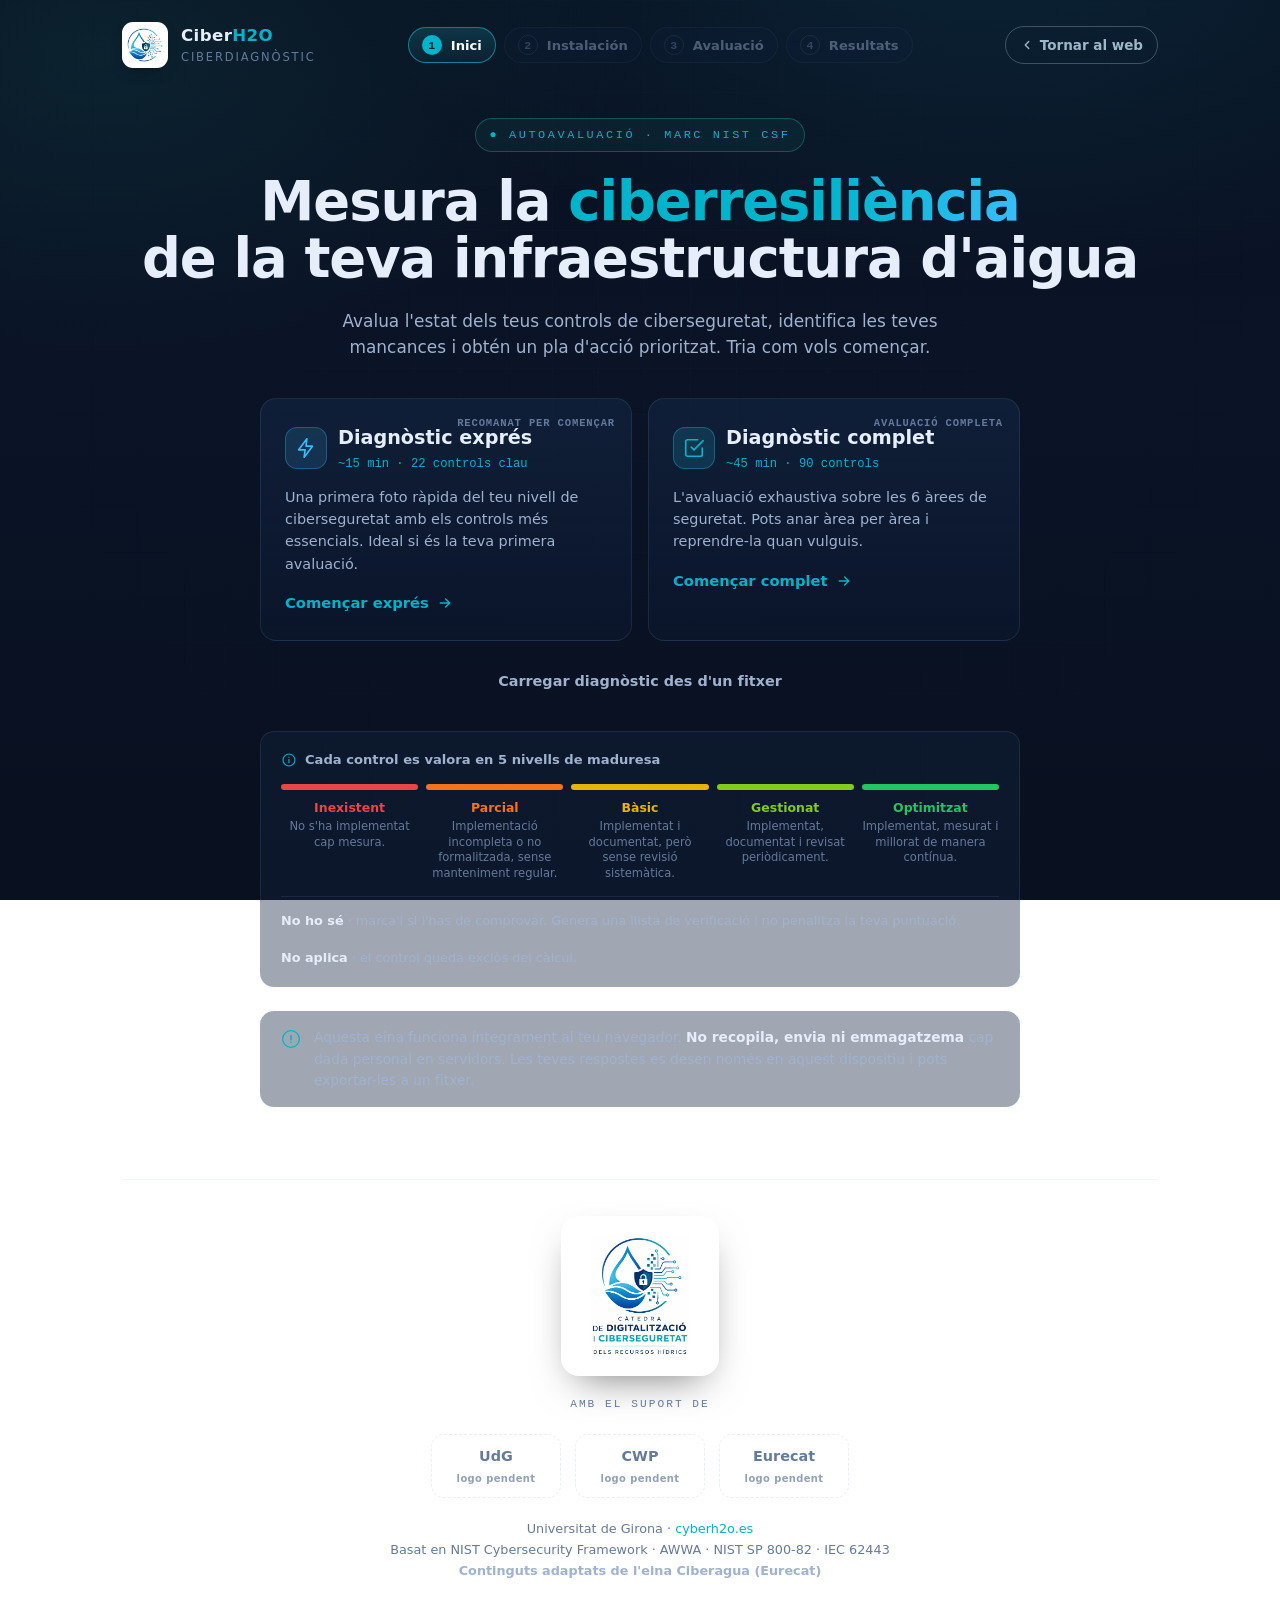
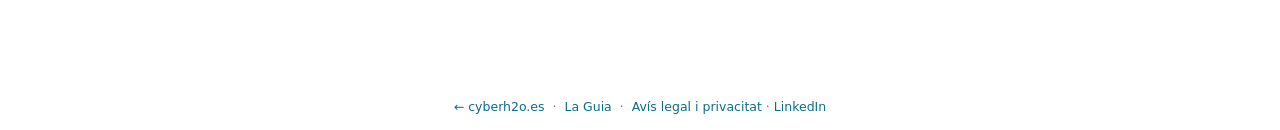
==== commit 3733a746: "Add files via upload" ====
--- a/ciberdiagnostic.html
+++ b/ciberdiagnostic.html
@@ -388,6 +388,11 @@
     #print-report{display:block!important}
   }
   #print-report{display:none}
+
+.tornaweb{display:inline-flex;align-items:center;gap:6px;color:#9fb8c9;font-size:13.5px;font-weight:600;
+  text-decoration:none;border:1px solid rgba(159,184,201,.35);border-radius:999px;padding:8px 14px;transition:.15s}
+.tornaweb:hover{color:#fff;border-color:#39d0e0;background:rgba(57,208,224,.08)}
+@media (max-width:720px){.tornaweb{order:-1;margin-left:auto}}
 </style>
 </head>
 <body>
@@ -395,7 +400,7 @@
 
   <!-- ===== TOP BAR ===== -->
   <div class="topbar">
-    <div class="brand">
+    <div class="brand" onclick="location.href='index.html'" style="cursor:pointer" title="Tornar al web">
       <div class="logochip"><img id="topLogo" alt="CiberH2O"></div>
       <div><div class="bt">Ciber<span>H2O</span></div><div class="bs">Ciberdiagnòstic</div></div>
     </div>
@@ -405,6 +410,7 @@
       <button class="step" data-go="eval" disabled><span class="n">3</span><span class="lbl">Avaluació</span></button>
       <button class="step" data-go="results" disabled><span class="n">4</span><span class="lbl">Resultats</span></button>
     </div>
+    <a class="tornaweb" href="index.html"><svg width="14" height="14" viewBox="0 0 24 24" fill="none"><path d="M15 6l-6 6 6 6" stroke="currentColor" stroke-width="2.4" stroke-linecap="round" stroke-linejoin="round"/></svg>Tornar al web</a>
   </div>
 
   <!-- ===== INTRO ===== -->
